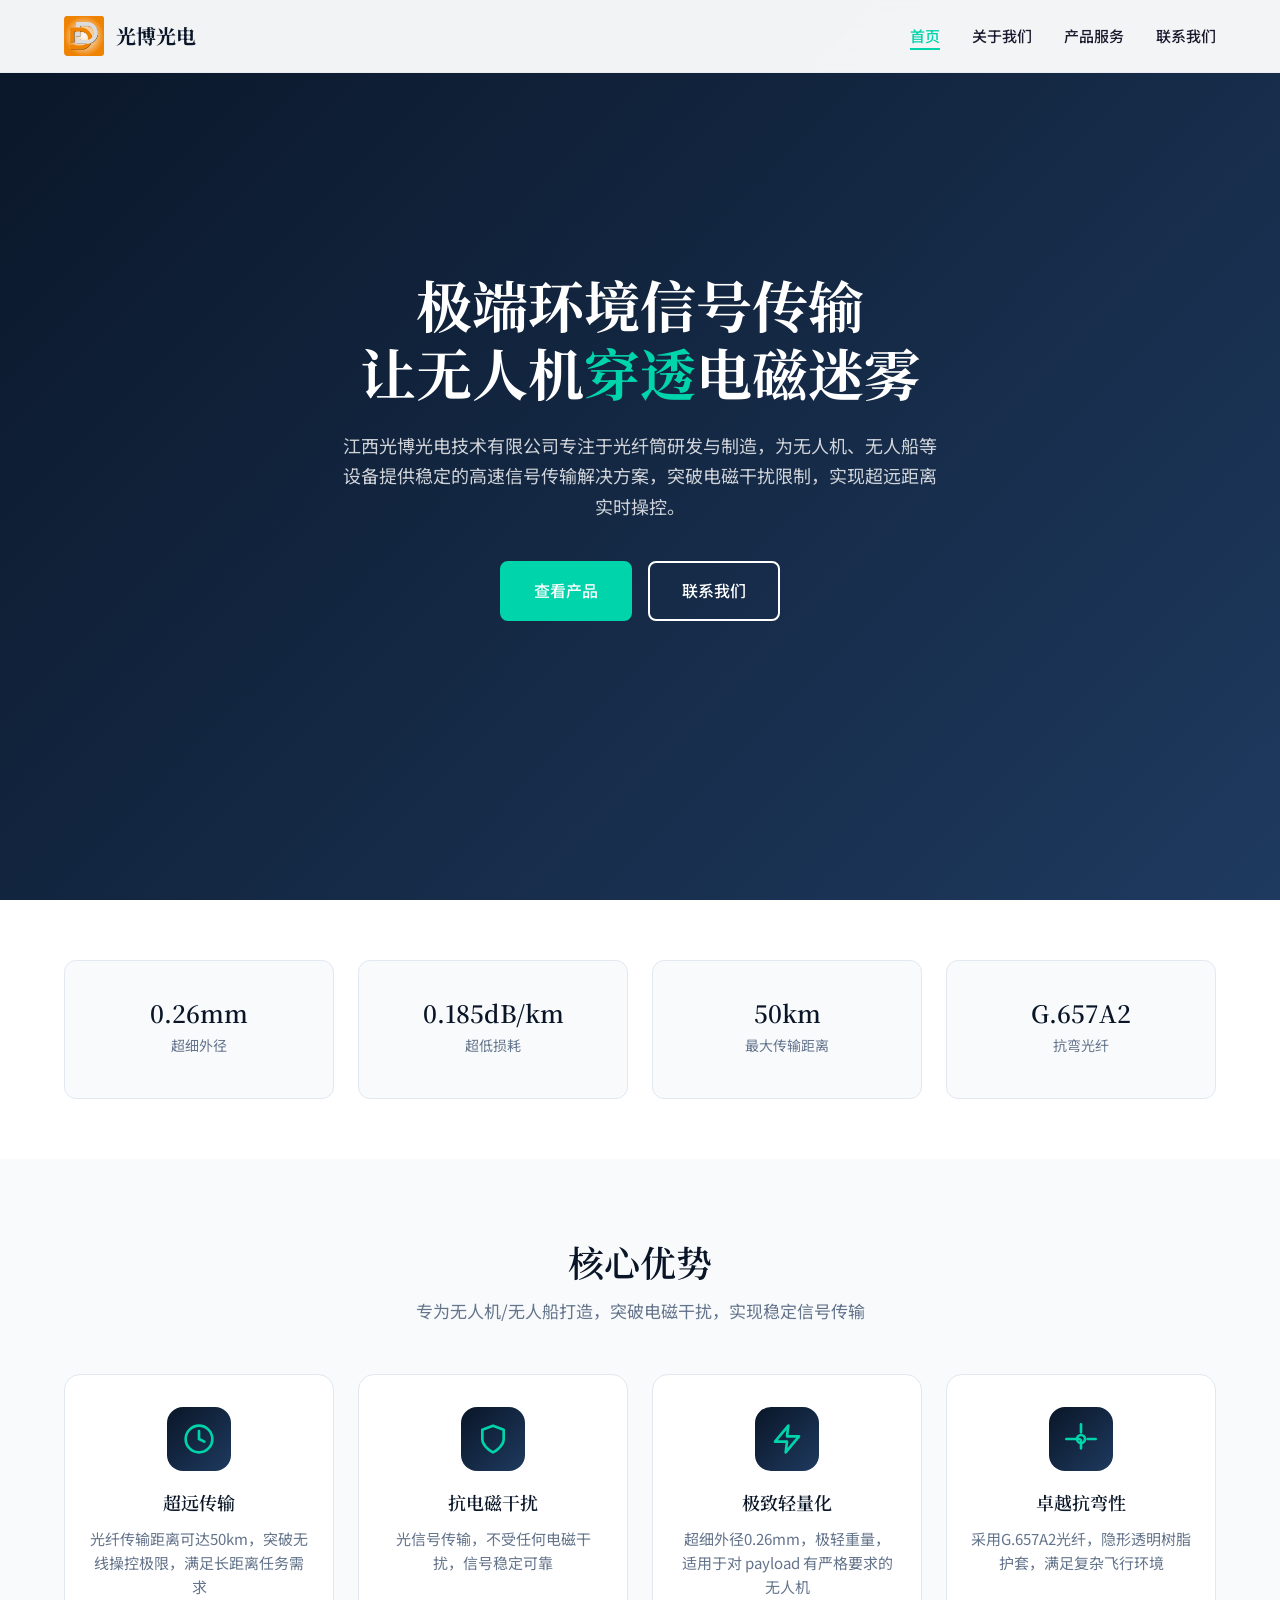
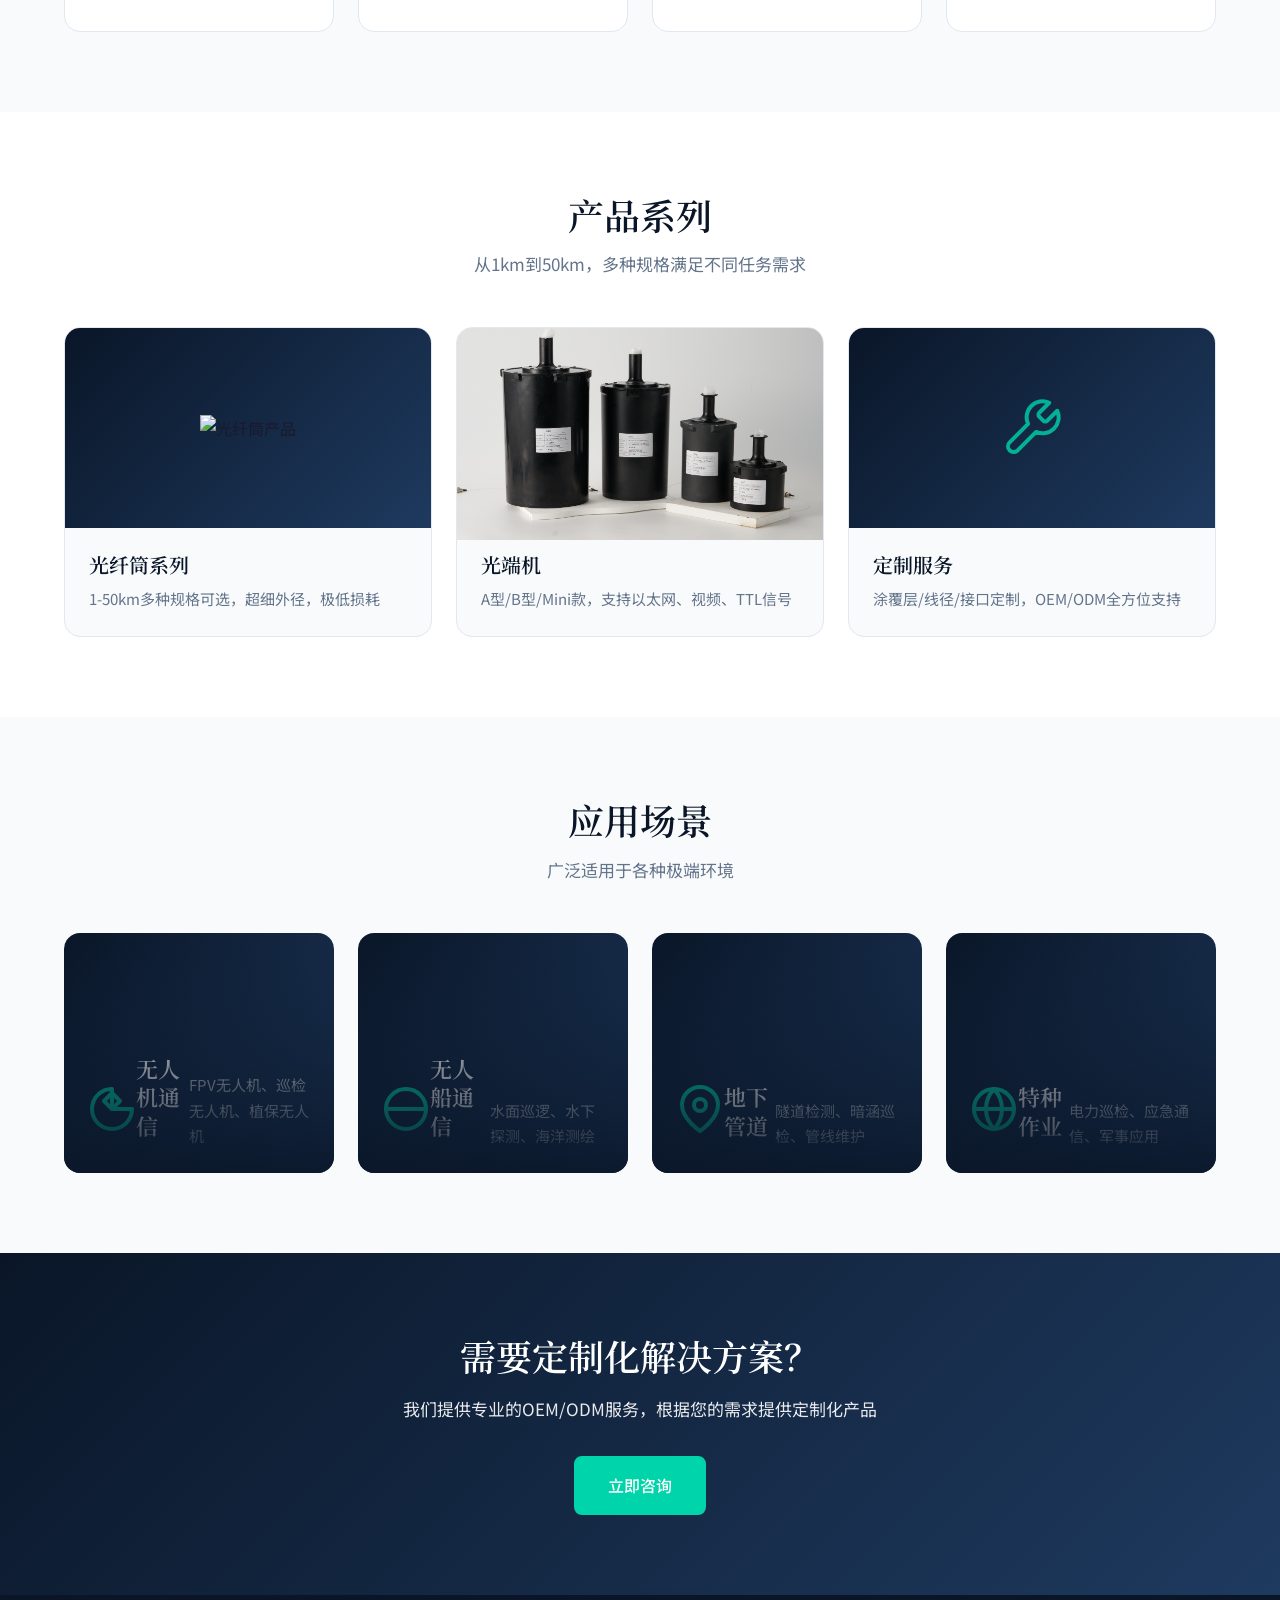
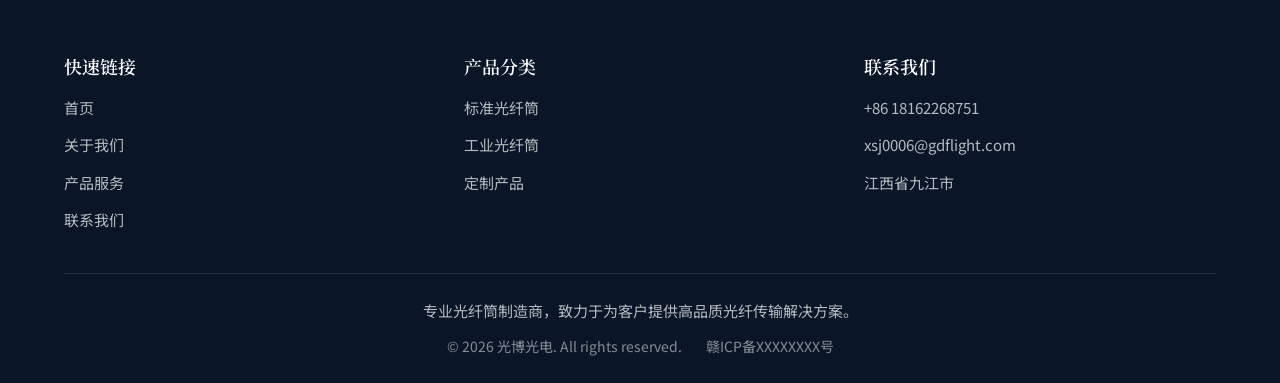
==== index.html @ c202a942 "Initial commit: 初始版本 - 包含首页、关于我们、产品服务、联系我们四个页面" ====
<!DOCTYPE html>
<html lang="zh-CN">
<head>
  <meta charset="UTF-8">
  <meta name="viewport" content="width=device-width, initial-scale=1.0">
  <title>江西光博光电技术有限公司 - 光纤筒专业制造商</title>
  <meta name="description" content="江西光博光电专业生产光纤筒、光纤复绕机，提供光端机定制服务。适用于无人机、无人船等极端电磁环境下的信号传输。">
  <link rel="stylesheet" href="css/styles.css">
  <link rel="preconnect" href="https://fonts.googleapis.com">
  <link rel="preconnect" href="https://fonts.gstatic.com" crossorigin>
  <link href="https://fonts.googleapis.com/css2?family=Noto+Sans+SC:wght@300;400;500;700&family=Noto+Serif+SC:wght@400;600;700&display=swap" rel="stylesheet">
</head>
<body>
  <!-- 导航栏 -->
  <nav class="navbar">
    <div class="container">
      <a href="index.html" class="logo">
        <img src="image/Logo1.png" alt="光博光电" class="logo-img">
        <span class="logo-text">光博光电</span>
      </a>
      <button class="mobile-toggle" aria-label="菜单">
        <span></span>
        <span></span>
        <span></span>
      </button>
      <ul class="nav-menu">
        <li><a href="index.html" class="nav-link active">首页</a></li>
        <li><a href="about.html" class="nav-link">关于我们</a></li>
        <li><a href="products.html" class="nav-link">产品服务</a></li>
        <li><a href="contact.html" class="nav-link">联系我们</a></li>
      </ul>
    </div>
  </nav>

  <!-- 英雄区 -->
  <section class="hero">
    <div class="hero-bg"></div>
    <div class="container">
      <h1 class="hero-title animate-on-scroll">
        极端环境信号传输<br>让无人机<span>穿透</span>电磁迷雾
      </h1>
      <p class="hero-subtitle animate-on-scroll animate-delay-1">
        江西光博光电技术有限公司专注于光纤筒研发与制造，为无人机、无人船等设备提供稳定的高速信号传输解决方案，突破电磁干扰限制，实现超远距离实时操控。
      </p>
      <div class="hero-btns animate-on-scroll animate-delay-2">
        <a href="products.html" class="btn btn-primary">查看产品</a>
        <a href="contact.html" class="btn btn-outline">联系我们</a>
      </div>
    </div>
  </section>

  <!-- 产品参数 -->
  <section class="specs-section">
    <div class="container">
      <div class="specs-grid">
        <div class="spec-card animate-on-scroll">
          <div class="spec-value">0.26mm</div>
          <div class="spec-label">超细外径</div>
        </div>
        <div class="spec-card animate-on-scroll animate-delay-1">
          <div class="spec-value">0.185dB/km</div>
          <div class="spec-label">超低损耗</div>
        </div>
        <div class="spec-card animate-on-scroll animate-delay-2">
          <div class="spec-value">50km</div>
          <div class="spec-label">最大传输距离</div>
        </div>
        <div class="spec-card animate-on-scroll animate-delay-3">
          <div class="spec-value">G.657A2</div>
          <div class="spec-label">抗弯光纤</div>
        </div>
      </div>
    </div>
  </section>

  <!-- 核心优势 -->
  <section class="features">
    <div class="container">
      <div class="section-header">
        <h2 class="section-title">核心优势</h2>
        <p class="section-subtitle">专为无人机/无人船打造，突破电磁干扰，实现稳定信号传输</p>
      </div>
      <div class="features-grid">
        <div class="feature-card animate-on-scroll">
          <div class="feature-icon">
            <svg xmlns="http://www.w3.org/2000/svg" viewBox="0 0 24 24" fill="none" stroke="currentColor" stroke-width="2" stroke-linecap="round" stroke-linejoin="round">
              <circle cx="12" cy="12" r="10"></circle>
              <path d="M12 6v6l4 2"></path>
            </svg>
          </div>
          <h3 class="feature-title">超远传输</h3>
          <p class="feature-desc">光纤传输距离可达50km，突破无线操控极限，满足长距离任务需求</p>
        </div>
        <div class="feature-card animate-on-scroll animate-delay-1">
          <div class="feature-icon">
            <svg xmlns="http://www.w3.org/2000/svg" viewBox="0 0 24 24" fill="none" stroke="currentColor" stroke-width="2" stroke-linecap="round" stroke-linejoin="round">
              <path d="M12 22s8-4 8-10V5l-8-3-8 3v7c0 6 8 10 8 10z"></path>
            </svg>
          </div>
          <h3 class="feature-title">抗电磁干扰</h3>
          <p class="feature-desc">光信号传输，不受任何电磁干扰，信号稳定可靠</p>
        </div>
        <div class="feature-card animate-on-scroll animate-delay-2">
          <div class="feature-icon">
            <svg xmlns="http://www.w3.org/2000/svg" viewBox="0 0 24 24" fill="none" stroke="currentColor" stroke-width="2" stroke-linecap="round" stroke-linejoin="round">
              <path d="M13 2L3 14h9l-1 8 10-12h-9l1-8z"></path>
            </svg>
          </div>
          <h3 class="feature-title">极致轻量化</h3>
          <p class="feature-desc">超细外径0.26mm，极轻重量，适用于对 payload 有严格要求的无人机</p>
        </div>
        <div class="feature-card animate-on-scroll animate-delay-3">
          <div class="feature-icon">
            <svg xmlns="http://www.w3.org/2000/svg" viewBox="0 0 24 24" fill="none" stroke="currentColor" stroke-width="2" stroke-linecap="round" stroke-linejoin="round">
              <circle cx="12" cy="12" r="3"></circle>
              <path d="M12 1v6m0 6v6m11-7h-6m-6 0H1"></path>
            </svg>
          </div>
          <h3 class="feature-title">卓越抗弯性</h3>
          <p class="feature-desc">采用G.657A2光纤，隐形透明树脂护套，满足复杂飞行环境</p>
        </div>
      </div>
    </div>
  </section>

  <!-- 产品系列 -->
  <section class="products-section">
    <div class="container">
      <div class="section-header">
        <h2 class="section-title">产品系列</h2>
        <p class="section-subtitle">从1km到50km，多种规格满足不同任务需求</p>
      </div>
      <div class="product-grid">
        <div class="product-card animate-on-scroll">
          <div class="product-image">
            <img src="image/product_chart1.png" alt="光纤筒产品">
          </div>
          <div class="product-info">
            <h3>光纤筒系列</h3>
            <p>1-50km多种规格可选，超细外径，极低损耗</p>
          </div>
        </div>
        <div class="product-card animate-on-scroll animate-delay-1">
          <div class="product-image">
            <img src="image/product_chart2.jpg" alt="光端机产品">
          </div>
          <div class="product-info">
            <h3>光端机</h3>
            <p>A型/B型/Mini款，支持以太网、视频、TTL信号</p>
          </div>
        </div>
        <div class="product-card animate-on-scroll animate-delay-2">
          <div class="product-image">
            <svg xmlns="http://www.w3.org/2000/svg" viewBox="0 0 24 24" fill="none" stroke="currentColor" stroke-width="1.5" stroke-linecap="round" stroke-linejoin="round">
              <path d="M14.7 6.3a1 1 0 0 0 0 1.4l1.6 1.6a1 1 0 0 0 1.4 0l3.77-3.77a6 6 0 0 1-7.94 7.94l-6.91 6.91a2.12 2.12 0 0 1-3-3l6.91-6.91a6 6 0 0 1 7.94-7.94l-3.76 3.76z"></path>
            </svg>
          </div>
          <div class="product-info">
            <h3>定制服务</h3>
            <p>涂覆层/线径/接口定制，OEM/ODM全方位支持</p>
          </div>
        </div>
      </div>
    </div>
  </section>

  <!-- 应用场景 -->
  <section class="applications-section">
    <div class="container">
      <div class="section-header">
        <h2 class="section-title">应用场景</h2>
        <p class="section-subtitle">广泛适用于各种极端环境</p>
      </div>
      <div class="app-grid">
        <div class="app-item animate-on-scroll">
          <div class="app-icon">
            <svg xmlns="http://www.w3.org/2000/svg" viewBox="0 0 24 24" fill="none" stroke="currentColor" stroke-width="2" stroke-linecap="round" stroke-linejoin="round">
              <path d="M12 2a10 10 0 1 0 10 10H12V2z"></path>
              <path d="M12 12 8 8l4-4 4 4-4 4"></path>
            </svg>
          </div>
          <h3>无人机通信</h3>
          <p>FPV无人机、巡检无人机、植保无人机</p>
        </div>
        <div class="app-item animate-on-scroll animate-delay-1">
          <div class="app-icon">
            <svg xmlns="http://www.w3.org/2000/svg" viewBox="0 0 24 24" fill="none" stroke="currentColor" stroke-width="2" stroke-linecap="round" stroke-linejoin="round">
              <path d="M2 12h20"></path>
              <path d="M2 12a10 10 0 0 1 20 0"></path>
              <path d="M2 12a10 10 0 0 0 20 0"></path>
            </svg>
          </div>
          <h3>无人船通信</h3>
          <p>水面巡逻、水下探测、海洋测绘</p>
        </div>
        <div class="app-item animate-on-scroll animate-delay-2">
          <div class="app-icon">
            <svg xmlns="http://www.w3.org/2000/svg" viewBox="0 0 24 24" fill="none" stroke="currentColor" stroke-width="2" stroke-linecap="round" stroke-linejoin="round">
              <path d="M21 10c0 7-9 13-9 13s-9-6-9-13a9 9 0 0 1 18 0z"></path>
              <circle cx="12" cy="10" r="3"></circle>
            </svg>
          </div>
          <h3>地下管道</h3>
          <p>隧道检测、暗涵巡检、管线维护</p>
        </div>
        <div class="app-item animate-on-scroll animate-delay-3">
          <div class="app-icon">
            <svg xmlns="http://www.w3.org/2000/svg" viewBox="0 0 24 24" fill="none" stroke="currentColor" stroke-width="2" stroke-linecap="round" stroke-linejoin="round">
              <circle cx="12" cy="12" r="10"></circle>
              <path d="M12 2a14.5 14.5 0 0 0 0 20 14.5 14.5 0 0 0 0-20"></path>
              <path d="M2 12h20"></path>
            </svg>
          </div>
          <h3>特种作业</h3>
          <p>电力巡检、应急通信、军事应用</p>
        </div>
      </div>
    </div>
  </section>

  <!-- CTA -->
  <section class="cta">
    <div class="container">
      <h2 class="cta-title">需要定制化解决方案？</h2>
      <p class="cta-text">我们提供专业的OEM/ODM服务，根据您的需求提供定制化产品</p>
      <a href="contact.html" class="btn btn-primary">立即咨询</a>
    </div>
  </section>

  <!-- 页脚 -->
  <footer class="footer">
    <div class="container">
      <div class="footer-content">
        <div class="footer-col">
          <h4 class="footer-title">快速链接</h4>
          <div class="footer-links">
            <a href="index.html">首页</a>
            <a href="about.html">关于我们</a>
            <a href="products.html">产品服务</a>
            <a href="contact.html">联系我们</a>
          </div>
        </div>
        <div class="footer-col">
          <h4 class="footer-title">产品分类</h4>
          <div class="footer-links">
            <a href="products.html">标准光纤筒</a>
            <a href="products.html">工业光纤筒</a>
            <a href="products.html">定制产品</a>
          </div>
        </div>
        <div class="footer-col">
          <h4 class="footer-title">联系我们</h4>
          <div class="footer-links">
            <a href="tel:+8618162268751">+86 18162268751</a>
            <a href="mailto:xsj0006@gdflight.com">xsj0006@gdflight.com</a>
            <span>江西省九江市</span>
          </div>
        </div>
      </div>
      <div class="footer-bottom">
        <div class="footer-desc-full">专业光纤筒制造商，致力于为客户提供高品质光纤传输解决方案。</div>
        <div class="footer-copyright">
          <span>&copy; 2026 光博光电. All rights reserved.</span>
          <span>赣ICP备XXXXXXXX号</span>
        </div>
      </div>
    </div>
  </footer>

  <script src="js/main.js"></script>
</body>
</html>
---- css/styles.css ----
/* 光博光电企业官网 - 全局样式 */
html {
  scroll-behavior: smooth;
}

:root {
  /* 色彩系统 */
  --color-primary: #0A1628;
  --color-secondary: #1E3A5F;
  --color-accent: #00D4AA;
  --color-accent-hover: #00B894;
  --color-bg: #F8FAFC;
  --color-white: #FFFFFF;
  --color-text: #1A1A2E;
  --color-text-secondary: #64748B;
  --color-border: #E2E8F0;
  
  /* 字体 */
  --font-heading: "Noto Ser SC", "Noto Serif SC", serif;
  --font-body: "Noto Sans SC", "Noto Sans SC", sans-serif;
  --font-en: "Outfit", sans-serif;
  
  /* 间距 */
  --spacing-xs: 8px;
  --spacing-sm: 16px;
  --spacing-md: 24px;
  --spacing-lg: 48px;
  --spacing-xl: 80px;
  
  /* 阴影 */
  --shadow-sm: 0 2px 8px rgba(10, 22, 40, 0.06);
  --shadow-md: 0 4px 24px rgba(10, 22, 40, 0.08);
  --shadow-lg: 0 8px 40px rgba(10, 22, 40, 0.12);
  
  /* 过渡 */
  --transition: all 0.3s ease;
}

/* 基础样式 */
* {
  margin: 0;
  padding: 0;
  box-sizing: border-box;
}

body {
  font-family: var(--font-body);
  font-size: 16px;
  line-height: 1.7;
  color: var(--color-text);
  background: var(--color-bg);
  -webkit-font-smoothing: antialiased;
  -moz-osx-font-smoothing: grayscale;
}

h1, h2, h3, h4, h5, h6 {
  font-family: var(--font-heading);
  font-weight: 600;
  line-height: 1.3;
}

a {
  text-decoration: none;
  color: inherit;
  transition: var(--transition);
}

ul {
  list-style: none;
}

img {
  max-width: 100%;
  height: auto;
}

/* 容器 */
.container {
  max-width: 1200px;
  margin: 0 auto;
  padding: 0 24px;
}

/* 导航栏 */
.navbar {
  position: fixed;
  top: 0;
  left: 0;
  right: 0;
  z-index: 1000;
  background: rgba(255, 255, 255, 0.95);
  backdrop-filter: blur(12px);
  -webkit-backdrop-filter: blur(12px);
  border-bottom: 1px solid rgba(226, 232, 240, 0.5);
  transition: var(--transition);
}

.navbar.scrolled {
  background: rgba(255, 255, 255, 0.98);
  box-shadow: var(--shadow-sm);
}

.navbar .container {
  display: flex;
  align-items: center;
  justify-content: space-between;
  height: 72px;
}

.logo {
  display: flex;
  align-items: center;
  gap: 12px;
}

.logo-img {
  width: 40px;
  height: 40px;
  object-fit: contain;
}

.logo-text {
  font-family: var(--font-heading);
  font-size: 1.25rem;
  font-weight: 700;
  color: var(--color-primary);
}

.nav-menu {
  display: flex;
  align-items: center;
  gap: 32px;
}

.nav-link {
  font-size: 0.9375rem;
  font-weight: 500;
  color: var(--color-text);
  position: relative;
  transition: var(--transition);
}

.nav-link::after {
  content: '';
  position: absolute;
  bottom: -4px;
  left: 0;
  width: 0;
  height: 2px;
  background: var(--color-accent);
  transition: var(--transition);
}

.nav-link:hover,
.nav-link.active {
  color: var(--color-accent);
}

.nav-link.active::after {
  width: 100%;
}

.mobile-toggle {
  display: none;
  flex-direction: column;
  gap: 5px;
  padding: 8px;
  background: none;
  border: none;
  cursor: pointer;
}

.mobile-toggle span {
  display: block;
  width: 24px;
  height: 2px;
  background: var(--color-text);
  transition: var(--transition);
}

/* 英雄区 */
.hero {
  position: relative;
  min-height: 100vh;
  display: flex;
  align-items: center;
  justify-content: center;
  background: linear-gradient(135deg, var(--color-primary) 0%, var(--color-secondary) 100%);
  overflow: hidden;
  padding-top: 72px;
}

.hero-bg {
  position: absolute;
  top: 0;
  left: 0;
  width: 100%;
  height: 100%;
  background-image: url("data:image/svg+xml,%3Csvg xmlns='http://www.w3.org/2000/svg' viewBox='0 0 100 100'%3E%3Ccircle cx='50' cy='50' r='1' fill='rgba(0,212,170,0.1)'/%3E%3C/svg%3E");
  background-size: 50px 50px;
  opacity: 0.5;
}

.hero .container {
  position: relative;
  z-index: 1;
  text-align: center;
}

.hero-title {
  font-family: var(--font-heading);
  font-size: 3.5rem;
  font-weight: 700;
  color: var(--color-white);
  margin-bottom: 24px;
  line-height: 1.2;
}

.hero-title span {
  color: var(--color-accent);
}

.hero-subtitle {
  font-size: 1.125rem;
  color: rgba(255, 255, 255, 0.8);
  margin-bottom: 40px;
  max-width: 600px;
  margin-left: auto;
  margin-right: auto;
}

.hero-btns {
  display: flex;
  gap: 16px;
  justify-content: center;
}

/* 按钮 */
.btn {
  display: inline-block;
  padding: 14px 32px;
  font-size: 1rem;
  font-weight: 500;
  border-radius: 8px;
  cursor: pointer;
  transition: var(--transition);
  font-family: var(--font-body);
}

.btn-primary {
  background: var(--color-accent);
  color: var(--color-white);
  border: 2px solid var(--color-accent);
}

.btn-primary:hover {
  background: var(--color-accent-hover);
  border-color: var(--color-accent-hover);
}

.btn-outline {
  background: transparent;
  color: var(--color-white);
  border: 2px solid var(--color-white);
}

.btn-outline:hover {
  background: var(--color-white);
  color: var(--color-primary);
}

/* Section 通用样式 */
section {
  padding: 80px 0;
}

.page-header {
  padding: 120px 0 80px;
  background: linear-gradient(135deg, var(--color-primary) 0%, var(--color-secondary) 100%);
  text-align: center;
}

.page-title {
  font-family: var(--font-heading);
  font-size: 2.75rem;
  font-weight: 700;
  color: var(--color-white);
  margin-bottom: 12px;
}

.page-subtitle {
  font-size: 1.0625rem;
  color: rgba(255, 255, 255, 0.8);
}

.section-header {
  text-align: center;
  margin-bottom: 48px;
}

.section-title {
  font-family: var(--font-heading);
  font-size: 2.25rem;
  color: var(--color-primary);
  margin-bottom: 12px;
}

.section-subtitle {
  font-size: 1.0625rem;
  color: var(--color-text-secondary);
}

/* 产品参数区 */
.specs-section {
  background: var(--color-white);
  padding: 60px 0;
}

.specs-grid {
  display: grid;
  grid-template-columns: repeat(4, 1fr);
  gap: 24px;
}

.spec-card {
  background: var(--color-bg);
  padding: 32px 24px;
  border-radius: 12px;
  text-align: center;
  border: 1px solid var(--color-border);
}

.spec-icon {
  width: 48px;
  height: 48px;
  margin: 0 auto 16px;
  background: linear-gradient(135deg, var(--color-accent), var(--color-accent-hover));
  border-radius: 12px;
  display: flex;
  align-items: center;
  justify-content: center;
}

.spec-icon svg {
  width: 24px;
  height: 24px;
  stroke: var(--color-white);
}

.spec-label {
  display: block;
  font-size: 0.875rem;
  color: var(--color-text-secondary);
  margin-bottom: 8px;
}

.spec-value {
  display: block;
  font-family: var(--font-heading);
  font-size: 1.5rem;
  color: var(--color-primary);
  font-weight: 600;
}

/* 核心优势 */
.features {
  background: var(--color-bg);
  padding: 80px 0;
}

.features .container {
  max-width: 1200px;
  margin: 0 auto;
  padding: 0 24px;
}

.features-section {
  background: var(--color-bg);
}

.features-grid {
  display: grid;
  grid-template-columns: repeat(4, 1fr);
  gap: 24px;
}

.feature-card {
  background: var(--color-white);
  padding: 32px 24px;
  border-radius: 16px;
  text-align: center;
  border: 1px solid var(--color-border);
  transition: var(--transition);
}

.feature-card:hover {
  transform: translateY(-4px);
  box-shadow: var(--shadow-md);
}

.feature-icon {
  width: 64px;
  height: 64px;
  margin: 0 auto 20px;
  background: linear-gradient(135deg, var(--color-primary), var(--color-secondary));
  border-radius: 16px;
  display: flex;
  align-items: center;
  justify-content: center;
}

.feature-icon svg {
  width: 32px;
  height: 32px;
  stroke: var(--color-accent);
}

.feature-title {
  font-family: var(--font-heading);
  font-size: 1.125rem;
  color: var(--color-primary);
  margin-bottom: 12px;
}

.feature-desc {
  font-size: 0.9375rem;
  color: var(--color-text-secondary);
  line-height: 1.6;
}

/* 产品系列 */
.products-section {
  background: var(--color-white);
  padding: 80px 0;
}

.products-section .container {
  max-width: 1200px;
  margin: 0 auto;
  padding: 0 24px;
}

.product-grid {
  display: grid;
  grid-template-columns: repeat(3, 1fr);
  gap: 24px;
}

.product-card {
  background: var(--color-bg);
  border-radius: 16px;
  overflow: hidden;
  border: 1px solid var(--color-border);
  transition: var(--transition);
}

.product-card:hover {
  box-shadow: var(--shadow-md);
  transform: translateY(-4px);
}

/* 产品过滤 */
.products-filter {
  background: var(--color-white);
  padding: 24px 0;
  border-bottom: 1px solid var(--color-border);
}

.filter-buttons {
  display: flex;
  gap: 12px;
  justify-content: center;
  flex-wrap: wrap;
}

.filter-btn {
  padding: 10px 24px;
  font-size: 0.9375rem;
  font-weight: 500;
  color: var(--color-text);
  background: var(--color-bg);
  border: 2px solid var(--color-border);
  border-radius: 8px;
  cursor: pointer;
  transition: var(--transition);
}

.filter-btn:hover,
.filter-btn.active {
  color: var(--color-white);
  background: var(--color-accent);
  border-color: var(--color-accent);
}

/* 产品内容 */
.products-content {
  background: var(--color-white);
  padding: 60px 0;
}

.product-category {
  margin-bottom: 60px;
}

.category-title {
  font-family: var(--font-heading);
  font-size: 1.75rem;
  color: var(--color-primary);
  margin-bottom: 8px;
}

.category-desc {
  font-size: 1rem;
  color: var(--color-text-secondary);
  margin-bottom: 32px;
}

/* 规格表格 */
.spec-table-wrapper {
  overflow-x: auto;
  margin-bottom: 32px;
}

.spec-table {
  width: 100%;
  border-collapse: collapse;
  background: var(--color-bg);
  border-radius: 12px;
  overflow: hidden;
}

.spec-table th,
.spec-table td {
  padding: 16px 20px;
  text-align: left;
  border-bottom: 1px solid var(--color-border);
}

.spec-table th {
  font-weight: 600;
  color: var(--color-primary);
  background: var(--color-white);
}

.spec-table td {
  color: var(--color-text);
}

.spec-table tr:last-child td {
  border-bottom: none;
}

.spec-table tr:hover td {
  background: rgba(0, 212, 170, 0.05);
}

/* 产品特性 */
.product-features {
  display: flex;
  gap: 24px;
  flex-wrap: wrap;
}

.feature-item {
  display: flex;
  flex-direction: column;
  gap: 4px;
  padding: 16px 24px;
  background: var(--color-bg);
  border-radius: 8px;
}

.feature-label {
  font-size: 0.8125rem;
  color: var(--color-text-secondary);
}

.feature-value {
  font-size: 0.9375rem;
  font-weight: 600;
  color: var(--color-primary);
}

/* 光端机 */
.terminal-grid {
  display: grid;
  grid-template-columns: repeat(3, 1fr);
  gap: 24px;
}

.terminal-card {
  background: var(--color-bg);
  border-radius: 16px;
  padding: 32px;
  text-align: center;
  border: 1px solid var(--color-border);
  transition: var(--transition);
}

.terminal-card:hover {
  transform: translateY(-4px);
  box-shadow: var(--shadow-md);
}

.terminal-image {
  width: 120px;
  height: 120px;
  margin: 0 auto 24px;
  background: linear-gradient(135deg, var(--color-primary), var(--color-secondary));
  border-radius: 16px;
  display: flex;
  align-items: center;
  justify-content: center;
}

.terminal-image svg {
  width: 48px;
  height: 48px;
  stroke: var(--color-accent);
}

.terminal-card h3 {
  font-family: var(--font-heading);
  font-size: 1.25rem;
  color: var(--color-primary);
  margin-bottom: 16px;
}

.terminal-specs {
  list-style: none;
  text-align: left;
}

.terminal-specs li {
  font-size: 0.9375rem;
  color: var(--color-text-secondary);
  padding: 8px 0;
  border-bottom: 1px solid var(--color-border);
  padding-left: 20px;
  position: relative;
}

.terminal-specs li::before {
  content: '';
  position: absolute;
  left: 0;
  top: 50%;
  transform: translateY(-50%);
  width: 8px;
  height: 8px;
  background: var(--color-accent);
  border-radius: 50%;
}

.terminal-specs li:last-child {
  border-bottom: none;
}

/* 定制服务 */
.custom-services {
  display: grid;
  grid-template-columns: repeat(3, 1fr);
  gap: 24px;
}

.custom-card {
  background: var(--color-bg);
  border-radius: 16px;
  padding: 32px;
  border: 1px solid var(--color-border);
}

.custom-card h3 {
  font-family: var(--font-heading);
  font-size: 1.25rem;
  color: var(--color-primary);
  margin-bottom: 24px;
}

.custom-options {
  display: flex;
  flex-direction: column;
  gap: 16px;
}

.option-item {
  display: flex;
  flex-direction: column;
  gap: 4px;
}

.option-name {
  font-weight: 600;
  color: var(--color-primary);
}

.option-desc {
  font-size: 0.875rem;
  color: var(--color-text-secondary);
}

.odm-service {
  background: linear-gradient(135deg, var(--color-primary), var(--color-secondary));
  border-radius: 16px;
  padding: 40px;
  color: var(--color-white);
  margin-top: 40px;
}

.odm-service h3 {
  font-family: var(--font-heading);
  font-size: 1.5rem;
  margin-bottom: 16px;
}

.odm-service p {
  margin-bottom: 16px;
  opacity: 0.9;
}

.odm-service ul {
  list-style: none;
}

.odm-service li {
  padding: 8px 0;
  padding-left: 24px;
  position: relative;
}

.odm-service li::before {
  content: '';
  position: absolute;
  left: 0;
  top: 50%;
  transform: translateY(-50%);
  width: 8px;
  height: 8px;
  background: var(--color-accent);
  border-radius: 50%;
}

/* 关于我们页面 */
.about-intro {
  background: var(--color-white);
  padding: 60px 0;
}

.intro-content h2 {
  font-family: var(--font-heading);
  font-size: 2rem;
  color: var(--color-primary);
  margin-bottom: 16px;
}

.intro-lead {
  font-size: 1.125rem;
  color: var(--color-text);
  margin-bottom: 24px;
}

.intro-details p {
  color: var(--color-text-secondary);
  margin-bottom: 16px;
}

.intro-stats {
  display: grid;
  grid-template-columns: repeat(4, 1fr);
  gap: 24px;
  margin-top: 40px;
}

.stat-item {
  text-align: center;
  padding: 24px;
  background: var(--color-bg);
  border-radius: 12px;
}

.stat-value {
  display: block;
  font-family: var(--font-heading);
  font-size: 2rem;
  font-weight: 700;
  color: var(--color-accent);
  margin-bottom: 8px;
}

.stat-label {
  font-size: 0.875rem;
  color: var(--color-text-secondary);
}

/* 发展历程 */
.timeline {
  background: var(--color-bg);
  padding: 60px 0;
}

.timeline-wrapper {
  position: relative;
  max-width: 600px;
  margin: 0 auto;
}

.timeline-item {
  position: relative;
  padding-left: 40px;
  padding-bottom: 40px;
}

.timeline-dot {
  position: absolute;
  left: 0;
  top: 0;
  width: 16px;
  height: 16px;
  background: var(--color-accent);
  border-radius: 50%;
  z-index: 1;
}

.timeline-wrapper::before {
  content: '';
  position: absolute;
  left: 7px;
  top: 0;
  bottom: 0;
  width: 2px;
  background: var(--color-border);
}

.timeline-date {
  font-size: 0.875rem;
  color: var(--color-accent);
  font-weight: 600;
}

.timeline-content h3 {
  font-family: var(--font-heading);
  font-size: 1.25rem;
  color: var(--color-primary);
  margin: 8px 0;
}

.timeline-content p {
  color: var(--color-text-secondary);
}

/* 企业愿景 */
.vision {
  background: var(--color-white);
  padding: 60px 0;
}

.vision-content h2 {
  font-family: var(--font-heading);
  font-size: 2rem;
  color: var(--color-primary);
  margin-bottom: 16px;
}

.vision-content > p {
  font-size: 1.125rem;
  color: var(--color-text-secondary);
  margin-bottom: 32px;
}

.vision-values {
  display: grid;
  grid-template-columns: repeat(3, 1fr);
  gap: 24px;
}

.value-item {
  text-align: center;
}

.value-icon {
  display: inline-block;
  font-size: 1rem;
  font-weight: 700;
  color: var(--color-primary);
  margin-bottom: 8px;
}

.value-item p {
  color: var(--color-text-secondary);
  font-size: 0.9375rem;
}

/* 联系页面 */
.contact-section {
  padding: 60px 0;
  background: var(--color-bg);
}

.contact-grid {
  display: grid;
  grid-template-columns: repeat(3, 1fr);
  gap: 24px;
  margin-bottom: 48px;
}

.contact-card {
  background: var(--color-white);
  padding: 32px;
  border-radius: 16px;
  text-align: center;
  box-shadow: var(--shadow-sm);
  transition: var(--transition);
}

.contact-card:hover {
  transform: translateY(-4px);
  box-shadow: var(--shadow-md);
}

.contact-icon {
  width: 60px;
  height: 60px;
  margin: 0 auto 16px;
  background: linear-gradient(135deg, var(--color-accent), var(--color-accent-hover));
  border-radius: 12px;
  display: flex;
  align-items: center;
  justify-content: center;
}

.contact-icon svg {
  width: 28px;
  height: 28px;
  stroke: var(--color-primary);
}

.contact-label {
  font-size: 0.875rem;
  color: var(--color-text-secondary);
  margin-bottom: 6px;
}

.contact-value {
  font-size: 1.0625rem;
  font-weight: 600;
  color: var(--color-primary);
}

.contact-value a:hover {
  color: var(--color-accent);
}

/* 表单区域 */
.form-section {
  padding: 60px 0;
  background: var(--color-white);
}

.form-content {
  display: grid;
  grid-template-columns: 1fr 1.2fr;
  gap: 48px;
}

.form-info h2 {
  font-family: var(--font-heading);
  font-size: 2rem;
  font-weight: 700;
  color: var(--color-primary);
  margin-bottom: 24px;
}

.form-info p {
  font-size: 1rem;
  color: var(--color-text-secondary);
  line-height: 1.8;
  margin-bottom: 24px;
}

.form-info ul {
  list-style: none;
}

.form-info li {
  display: flex;
  align-items: flex-start;
  gap: 10px;
  font-size: 0.9375rem;
  color: var(--color-text-secondary);
  margin-bottom: 16px;
}

.form-info li svg {
  width: 20px;
  height: 20px;
  stroke: var(--color-accent);
  flex-shrink: 0;
  margin-top: 2px;
}

.contact-form {
  background: var(--color-bg);
  padding: 32px;
  border-radius: 16px;
}

.form-group {
  margin-bottom: 20px;
}

.form-label {
  display: block;
  font-size: 0.9375rem;
  font-weight: 600;
  color: var(--color-primary);
  margin-bottom: 8px;
}

.form-label span {
  color: #e53e3e;
}

.form-input,
.form-textarea {
  width: 100%;
  padding: 14px 16px;
  font-size: 1rem;
  color: var(--color-text);
  background: var(--color-white);
  border: 2px solid var(--color-border);
  border-radius: 8px;
  transition: var(--transition);
  font-family: var(--font-body);
}

.form-input:focus,
.form-textarea:focus {
  outline: none;
  border-color: var(--color-accent);
}

.form-textarea {
  min-height: 140px;
  resize: vertical;
}

.form-submit {
  width: 100%;
  padding: 16px;
  font-size: 1rem;
  font-weight: 600;
  background: var(--color-accent);
  color: var(--color-primary);
  border: none;
  border-radius: 8px;
  cursor: pointer;
  transition: var(--transition);
}

.form-submit:hover {
  background: var(--color-accent-hover);
}

/* 地图区域 */
.map-section {
  padding: 60px 0;
  background: var(--color-bg);
  text-align: center;
}

.map-placeholder {
  height: 360px;
  background: linear-gradient(135deg, var(--color-primary), var(--color-secondary));
  border-radius: 16px;
  display: flex;
  align-items: center;
  justify-content: center;
  position: relative;
  overflow: hidden;
}

.map-placeholder svg {
  width: 80px;
  height: 80px;
  stroke: var(--color-accent);
  opacity: 0.7;
  position: relative;
  z-index: 1;
}

.map-text {
  position: relative;
  z-index: 1;
  text-align: center;
}

.map-text p {
  font-size: 1rem;
  color: rgba(255, 255, 255, 0.9);
  margin-top: 12px;
}

.product-image {
  height: 200px;
  background: linear-gradient(135deg, var(--color-primary), var(--color-secondary));
  display: flex;
  align-items: center;
  justify-content: center;
}

.product-image svg {
  width: 64px;
  height: 64px;
  stroke: var(--color-accent);
  opacity: 0.8;
}

.product-info {
  padding: 24px;
}

.product-info h3 {
  font-family: var(--font-heading);
  font-size: 1.25rem;
  color: var(--color-primary);
  margin-bottom: 8px;
}

.product-info p {
  font-size: 0.9375rem;
  color: var(--color-text-secondary);
}

/* 应用场景 */
.applications-section {
  background: var(--color-bg);
  padding: 80px 0;
}

.applications-section .container {
  max-width: 1200px;
  margin: 0 auto;
  padding: 0 24px;
}

.app-grid {
  display: grid;
  grid-template-columns: repeat(4, 1fr);
  gap: 24px;
}

.app-item {
  position: relative;
  height: 240px;
  border-radius: 16px;
  overflow: hidden;
  display: flex;
  align-items: flex-end;
  padding: 24px;
  background: linear-gradient(135deg, var(--color-primary), var(--color-secondary));
  transition: var(--transition);
}

.app-item::before {
  content: '';
  position: absolute;
  top: 0;
  left: 0;
  right: 0;
  bottom: 0;
  background: linear-gradient(to top, rgba(10, 22, 40, 0.9), transparent);
}

.app-item .app-content {
  position: relative;
  z-index: 1;
}

.app-item h3 {
  font-family: var(--font-heading);
  font-size: 1.375rem;
  color: var(--color-white);
  margin-bottom: 8px;
}

.app-item p {
  font-size: 0.9375rem;
  color: rgba(255, 255, 255, 0.7);
}

.app-icon {
  width: 48px;
  height: 48px;
  margin-bottom: 16px;
}

.app-icon svg {
  width: 48px;
  height: 48px;
  stroke: var(--color-accent);
}

/* CTA 区 */
.cta {
  background: linear-gradient(135deg, var(--color-primary), var(--color-secondary));
  color: var(--color-white);
  text-align: center;
}

.cta h2 {
  font-family: var(--font-heading);
  font-size: 2.25rem;
  margin-bottom: 16px;
}

.cta p {
  font-size: 1.0625rem;
  opacity: 0.9;
  margin-bottom: 32px;
}

/* 页脚标题 */
.footer-title {
  font-family: var(--font-heading);
  font-size: 1.125rem;
  margin-bottom: 16px;
  color: var(--color-white);
}

.cta-title {
  font-family: var(--font-heading);
  font-size: 2.25rem;
  margin-bottom: 16px;
  color: var(--color-white);
}

.cta .btn-outline {
  border-color: var(--color-white);
  color: var(--color-white);
}

.cta .btn-outline:hover {
  background: var(--color-white);
  color: var(--color-primary);
}

/* 页脚 */
.footer {
  background: var(--color-primary);
  color: var(--color-white);
  padding: 60px 0 0;
}

.footer-content {
  display: grid;
  grid-template-columns: repeat(3, 1fr);
  gap: 48px;
  margin-bottom: 40px;
}

.footer-col h4 {
  font-family: var(--font-heading);
  font-size: 1.125rem;
  margin-bottom: 16px;
}

.footer-col .footer-links {
  display: flex;
  flex-direction: column;
  gap: 12px;
}

.footer-col .footer-links a,
.footer-col .footer-links span {
  font-size: 0.9375rem;
  color: rgba(255, 255, 255, 0.7);
}

.footer-col .footer-links a:hover {
  color: var(--color-accent);
}

.footer-bottom {
  border-top: 1px solid rgba(255, 255, 255, 0.1);
  padding: 24px 0;
  text-align: center;
}

.footer-desc-full {
  font-size: 0.9375rem;
  color: rgba(255, 255, 255, 0.7);
  margin-bottom: 12px;
}

.footer-copyright {
  display: flex;
  justify-content: center;
  gap: 24px;
}

.footer-copyright span {
  font-size: 0.875rem;
  color: rgba(255, 255, 255, 0.5);
}

/* 动画 */
.animate-on-scroll {
  opacity: 1;
  transform: translateY(0);
  transition: opacity 0.6s ease, transform 0.6s ease;
}

.animate-on-scroll.animated {
  opacity: 1;
  transform: translateY(0);
}

.animate-delay-1 { transition-delay: 0.1s; }
.animate-delay-2 { transition-delay: 0.2s; }
.animate-delay-3 { transition-delay: 0.3s; }
.animate-delay-4 { transition-delay: 0.4s; }

/* 响应式 */
@media (max-width: 1024px) {
  .specs-grid,
  .features-grid {
    grid-template-columns: repeat(2, 1fr);
  }
  
  .product-grid,
  .app-grid {
    grid-template-columns: repeat(2, 1fr);
  }
  
  .footer-content {
    grid-template-columns: repeat(2, 1fr);
  }
}

@media (max-width: 768px) {
  .hero-title {
    font-size: 2.5rem;
  }
  
  .mobile-toggle {
    display: flex;
  }
  
  .nav-menu {
    display: none;
    position: absolute;
    top: 72px;
    left: 0;
    right: 0;
    background: var(--color-white);
    flex-direction: column;
    padding: 24px;
    gap: 16px;
    border-bottom: 1px solid var(--color-border);
  }
  
  .nav-menu.active {
    display: flex;
  }
  
  .specs-grid,
  .features-grid,
  .product-grid,
  .app-grid,
  .footer-content {
    grid-template-columns: 1fr;
  }
  
  .hero-btns {
    flex-direction: column;
    align-items: center;
  }
  
  .footer-copyright {
    flex-direction: column;
    gap: 8px;
  }
}
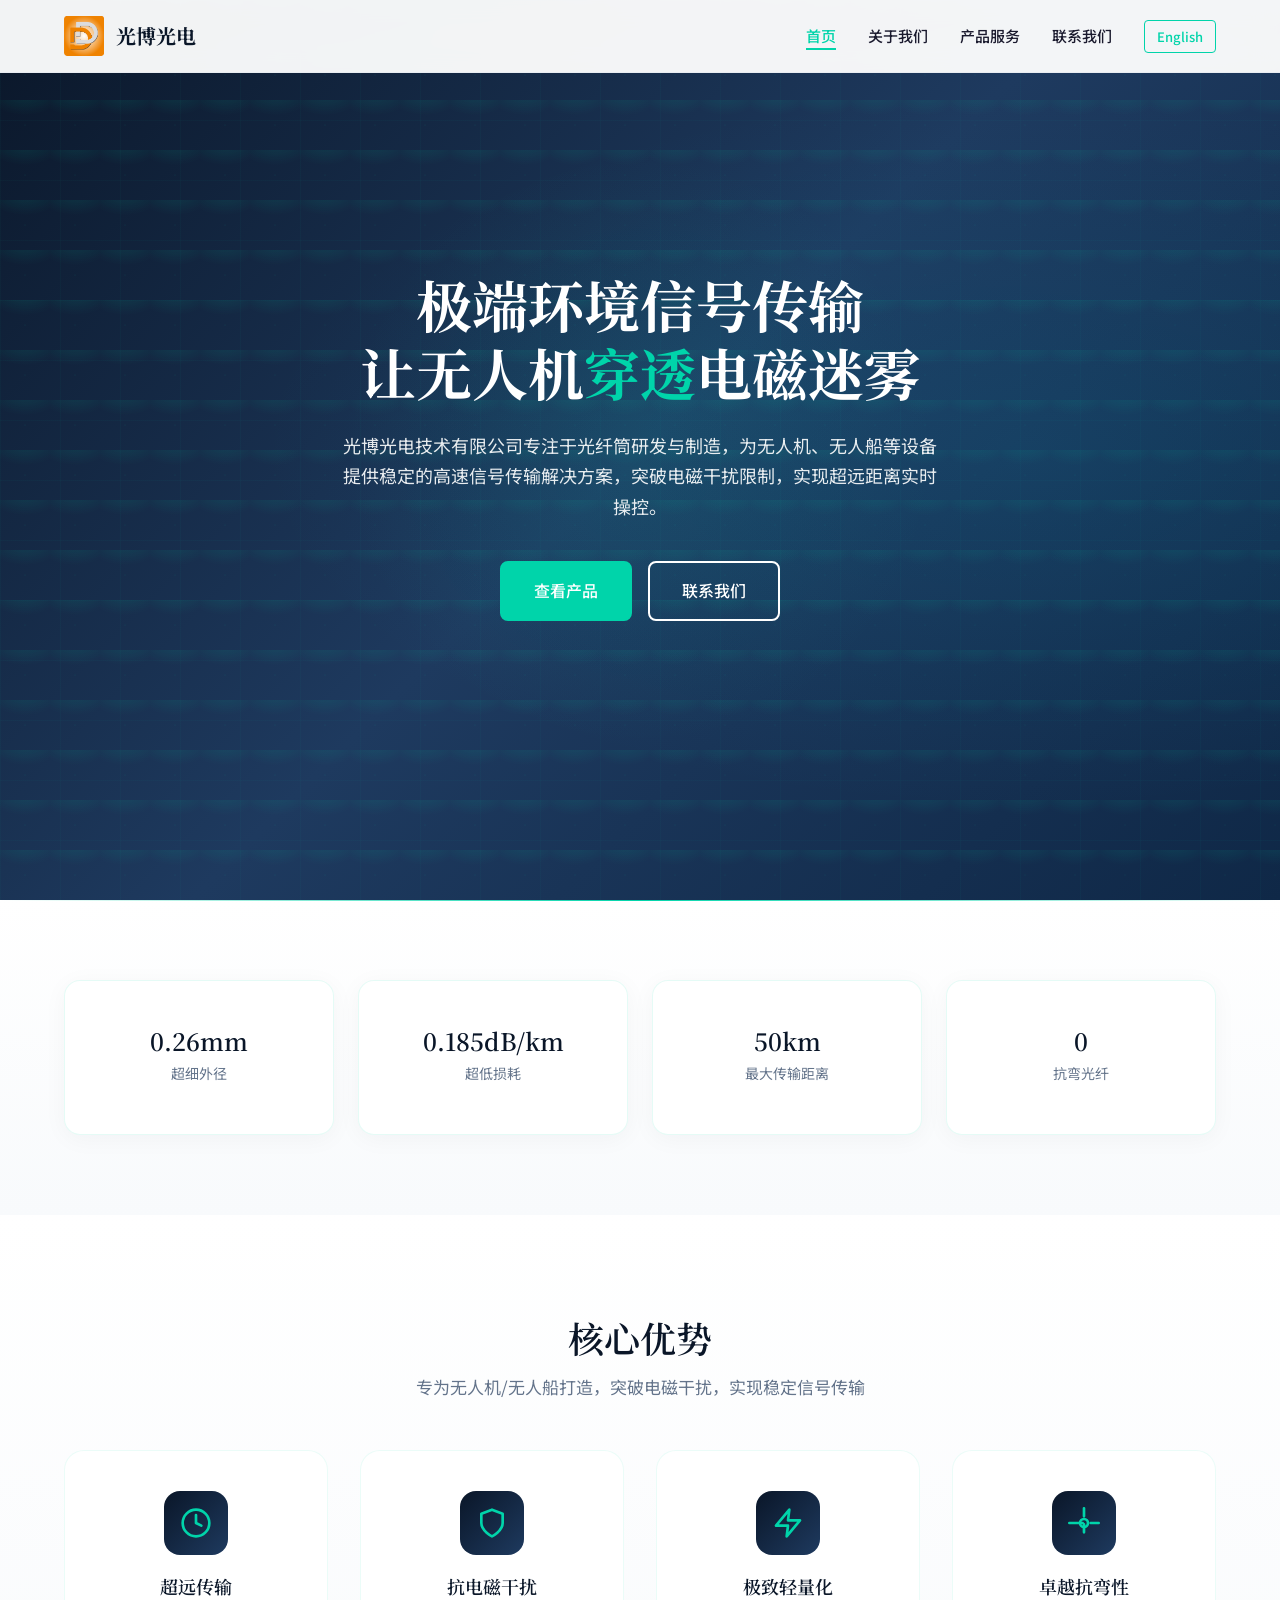
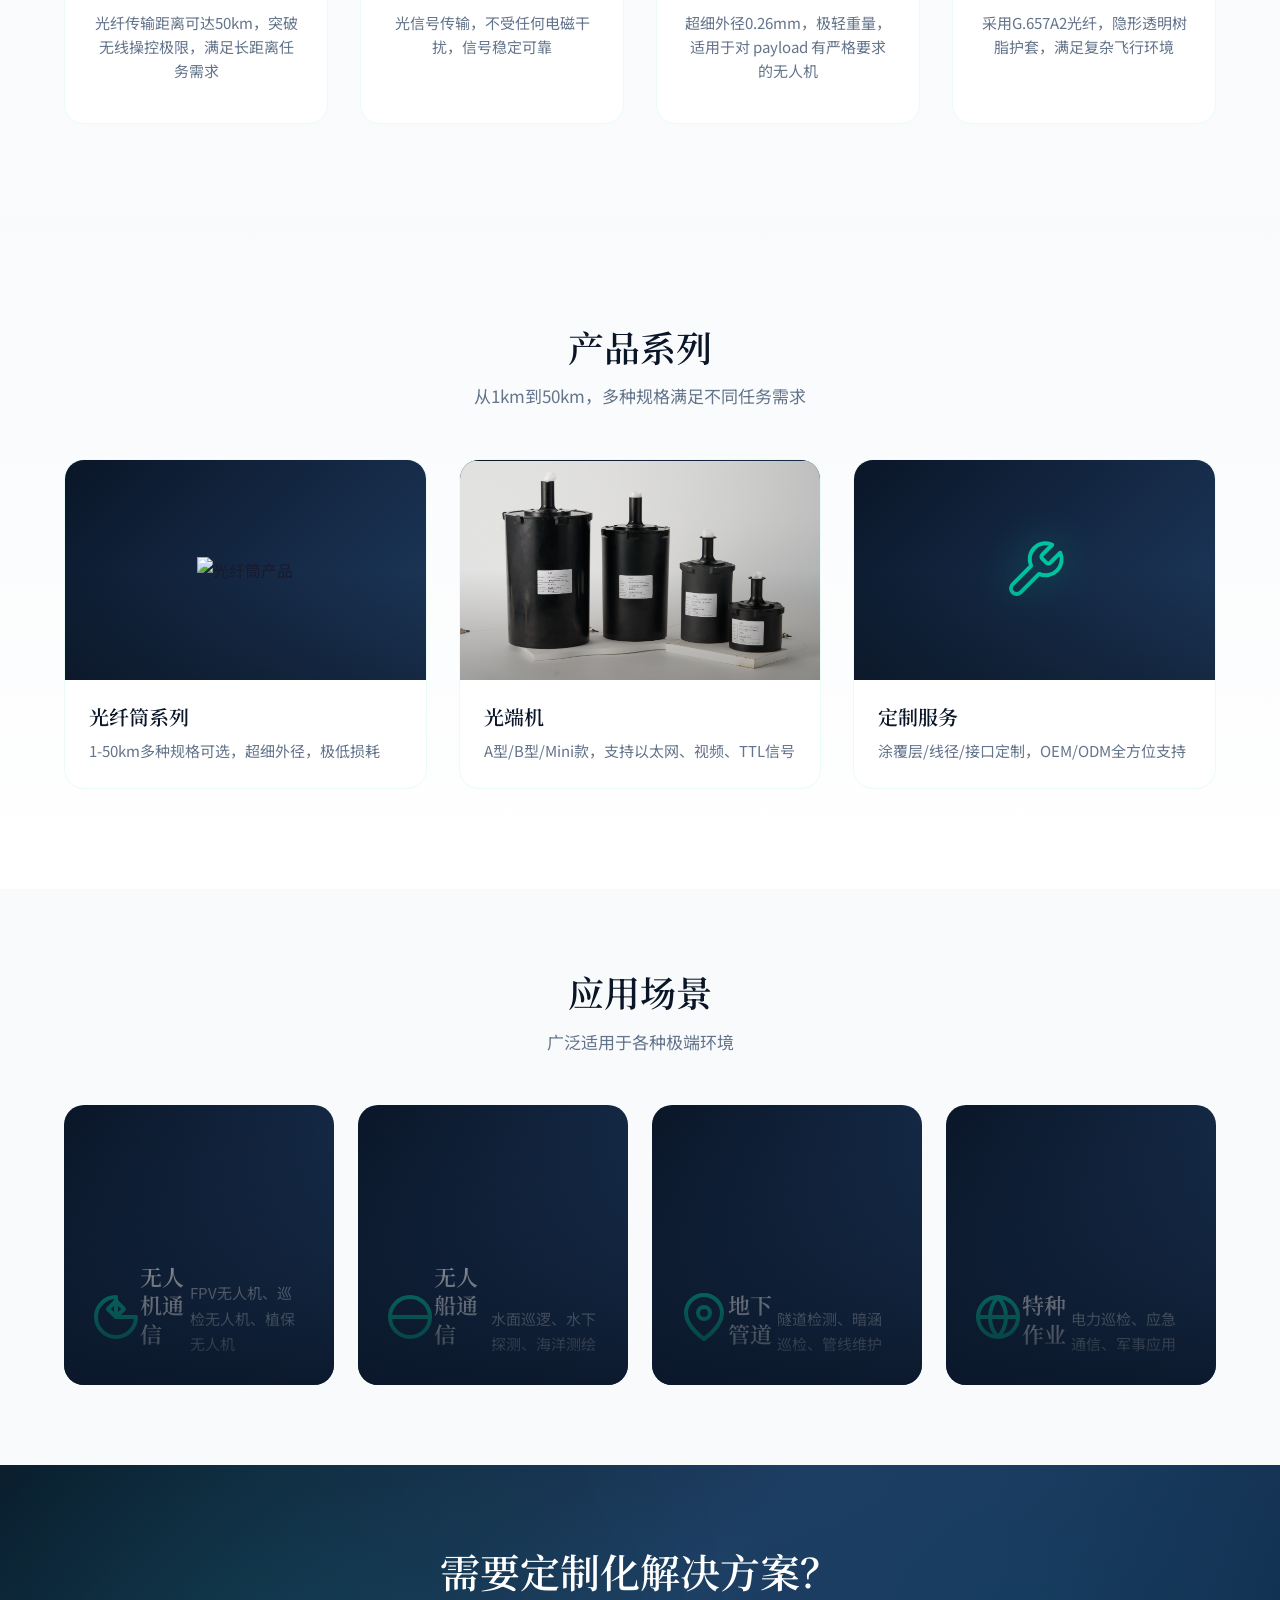
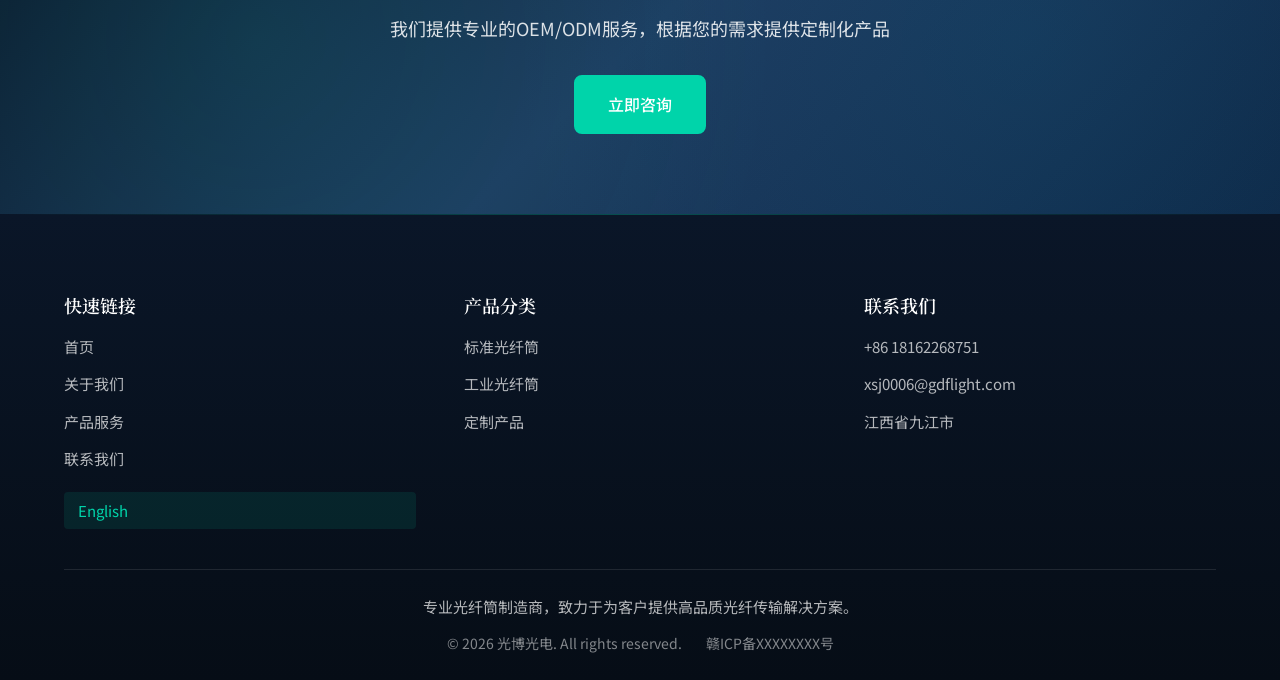
==== commit 5c212538: "优化网站视觉设计并添加中英文双语版本 - 升级CSS样式：英雄区、产品参数、核心优势、产品系列、CTA、页脚 - 添加动态光晕和科技网格背景 - 增强卡片悬停效果和动画 - 新增4个英文版本页面(in" ====
--- a/index.html
+++ b/index.html
@@ -8,7 +8,7 @@
   <link rel="stylesheet" href="css/styles.css">
   <link rel="preconnect" href="https://fonts.googleapis.com">
   <link rel="preconnect" href="https://fonts.gstatic.com" crossorigin>
-  <link href="https://fonts.googleapis.com/css2?family=Noto+Sans+SC:wght@300;400;500;700&family=Noto+Serif+SC:wght@400;600;700&display=swap" rel="stylesheet">
+  <link href="https://fonts.googleapis.com/css2?family=Noto+Sans+SC:wght@300;400;500;700&family=Noto+Serif+SC:wght@400;600;700&family=Outfit:wght@400;500;600;700&display=swap" rel="stylesheet">
 </head>
 <body>
   <!-- 导航栏 -->
@@ -28,6 +28,7 @@
         <li><a href="about.html" class="nav-link">关于我们</a></li>
         <li><a href="products.html" class="nav-link">产品服务</a></li>
         <li><a href="contact.html" class="nav-link">联系我们</a></li>
+        <li><a href="index_en.html" class="nav-link lang-switch">English</a></li>
       </ul>
     </div>
   </nav>
@@ -40,7 +41,7 @@
         极端环境信号传输<br>让无人机<span>穿透</span>电磁迷雾
       </h1>
       <p class="hero-subtitle animate-on-scroll animate-delay-1">
-        江西光博光电技术有限公司专注于光纤筒研发与制造，为无人机、无人船等设备提供稳定的高速信号传输解决方案，突破电磁干扰限制，实现超远距离实时操控。
+        光博光电技术有限公司专注于光纤筒研发与制造，为无人机、无人船等设备提供稳定的高速信号传输解决方案，突破电磁干扰限制，实现超远距离实时操控。
       </p>
       <div class="hero-btns animate-on-scroll animate-delay-2">
         <a href="products.html" class="btn btn-primary">查看产品</a>
@@ -238,6 +239,7 @@
             <a href="about.html">关于我们</a>
             <a href="products.html">产品服务</a>
             <a href="contact.html">联系我们</a>
+            <a href="index_en.html" class="lang-link">English</a>
           </div>
         </div>
         <div class="footer-col">
--- a/css/styles.css
+++ b/css/styles.css
@@ -16,8 +16,8 @@
   --color-border: #E2E8F0;
   
   /* 字体 */
-  --font-heading: "Noto Ser SC", "Noto Serif SC", serif;
-  --font-body: "Noto Sans SC", "Noto Sans SC", sans-serif;
+  --font-heading: "Noto Serif SC", serif;
+  --font-body: "Noto Sans SC", sans-serif;
   --font-en: "Outfit", sans-serif;
   
   /* 间距 */
@@ -160,6 +160,19 @@
   width: 100%;
 }
 
+.lang-switch {
+  padding: 6px 12px;
+  border: 1px solid var(--color-accent);
+  border-radius: 4px;
+  font-size: 0.8125rem;
+  color: var(--color-accent) !important;
+}
+
+.lang-switch:hover {
+  background: var(--color-accent);
+  color: var(--color-white) !important;
+}
+
 .mobile-toggle {
   display: none;
   flex-direction: column;
@@ -178,6 +191,18 @@
   transition: var(--transition);
 }
 
+.mobile-toggle.active span:nth-child(1) {
+  transform: rotate(45deg) translate(5px, 5px);
+}
+
+.mobile-toggle.active span:nth-child(2) {
+  opacity: 0;
+}
+
+.mobile-toggle.active span:nth-child(3) {
+  transform: rotate(-45deg) translate(5px, -5px);
+}
+
 /* 英雄区 */
 .hero {
   position: relative;
@@ -185,7 +210,7 @@
   display: flex;
   align-items: center;
   justify-content: center;
-  background: linear-gradient(135deg, var(--color-primary) 0%, var(--color-secondary) 100%);
+  background: linear-gradient(135deg, var(--color-primary) 0%, var(--color-secondary) 50%, #0f2847 100%);
   overflow: hidden;
   padding-top: 72px;
 }
@@ -196,9 +221,44 @@
   left: 0;
   width: 100%;
   height: 100%;
-  background-image: url("data:image/svg+xml,%3Csvg xmlns='http://www.w3.org/2000/svg' viewBox='0 0 100 100'%3E%3Ccircle cx='50' cy='50' r='1' fill='rgba(0,212,170,0.1)'/%3E%3C/svg%3E");
-  background-size: 50px 50px;
-  opacity: 0.5;
+  background-image: 
+    radial-gradient(ellipse 80% 50% at 50% -20%, rgba(0, 212, 170, 0.15), transparent),
+    radial-gradient(ellipse 60% 40% at 80% 50%, rgba(0, 180, 216, 0.1), transparent),
+    url("data:image/svg+xml,%3Csvg xmlns='http://www.w3.org/2000/svg' viewBox='0 0 100 100'%3E%3Ccircle cx='50' cy='50' r='1' fill='rgba(0,212,170,0.15)'/%3E%3C/svg%3E");
+  background-size: 50px 50px, cover, 50px 50px;
+  opacity: 1;
+}
+
+/* 科技网格线 */
+.hero-bg::before {
+  content: '';
+  position: absolute;
+  top: 0;
+  left: 0;
+  right: 0;
+  bottom: 0;
+  background-image: 
+    linear-gradient(rgba(0, 212, 170, 0.03) 1px, transparent 1px),
+    linear-gradient(90deg, rgba(0, 212, 170, 0.03) 1px, transparent 1px);
+  background-size: 60px 60px;
+}
+
+/* 光晕动画 */
+.hero-bg::after {
+  content: '';
+  position: absolute;
+  top: 50%;
+  left: 50%;
+  width: 600px;
+  height: 600px;
+  transform: translate(-50%, -50%);
+  background: radial-gradient(circle, rgba(0, 212, 170, 0.08) 0%, transparent 70%);
+  animation: pulse-glow 8s ease-in-out infinite;
+}
+
+@keyframes pulse-glow {
+  0%, 100% { transform: translate(-50%, -50%) scale(1); opacity: 0.5; }
+  50% { transform: translate(-50%, -50%) scale(1.2); opacity: 0.8; }
 }
 
 .hero .container {
@@ -222,7 +282,7 @@
 
 .hero-subtitle {
   font-size: 1.125rem;
-  color: rgba(255, 255, 255, 0.8);
+  color: rgba(255, 255, 255, 0.9);
   margin-bottom: 40px;
   max-width: 600px;
   margin-left: auto;
@@ -312,8 +372,19 @@
 
 /* 产品参数区 */
 .specs-section {
-  background: var(--color-white);
-  padding: 60px 0;
+  background: linear-gradient(180deg, var(--color-white) 0%, var(--color-bg) 100%);
+  padding: 80px 0;
+  position: relative;
+}
+
+.specs-section::before {
+  content: '';
+  position: absolute;
+  top: 0;
+  left: 0;
+  right: 0;
+  height: 1px;
+  background: linear-gradient(90deg, transparent, var(--color-accent), transparent);
 }
 
 .specs-grid {
@@ -323,11 +394,37 @@
 }
 
 .spec-card {
-  background: var(--color-bg);
-  padding: 32px 24px;
-  border-radius: 12px;
+  background: var(--color-white);
+  padding: 40px 24px;
+  border-radius: 16px;
   text-align: center;
-  border: 1px solid var(--color-border);
+  border: 1px solid rgba(0, 212, 170, 0.1);
+  box-shadow: 0 4px 24px rgba(10, 22, 40, 0.04);
+  transition: all 0.4s cubic-bezier(0.4, 0, 0.2, 1);
+  position: relative;
+  overflow: hidden;
+}
+
+.spec-card::before {
+  content: '';
+  position: absolute;
+  top: 0;
+  left: 0;
+  right: 0;
+  height: 3px;
+  background: linear-gradient(90deg, var(--color-accent), var(--color-accent-hover));
+  transform: scaleX(0);
+  transition: transform 0.4s ease;
+}
+
+.spec-card:hover {
+  transform: translateY(-8px);
+  box-shadow: 0 12px 40px rgba(0, 212, 170, 0.15);
+  border-color: rgba(0, 212, 170, 0.3);
+}
+
+.spec-card:hover::before {
+  transform: scaleX(1);
 }
 
 .spec-icon {
@@ -364,8 +461,8 @@
 
 /* 核心优势 */
 .features {
-  background: var(--color-bg);
-  padding: 80px 0;
+  background: linear-gradient(180deg, var(--color-white) 0%, var(--color-bg) 100%);
+  padding: 100px 0;
 }
 
 .features .container {
@@ -381,21 +478,40 @@
 .features-grid {
   display: grid;
   grid-template-columns: repeat(4, 1fr);
-  gap: 24px;
+  gap: 32px;
 }
 
 .feature-card {
   background: var(--color-white);
-  padding: 32px 24px;
-  border-radius: 16px;
+  padding: 40px 28px;
+  border-radius: 20px;
   text-align: center;
-  border: 1px solid var(--color-border);
-  transition: var(--transition);
+  border: 1px solid rgba(0, 212, 170, 0.08);
+  transition: all 0.4s cubic-bezier(0.4, 0, 0.2, 1);
+  position: relative;
+  overflow: hidden;
+}
+
+.feature-card::after {
+  content: '';
+  position: absolute;
+  bottom: 0;
+  left: 0;
+  right: 0;
+  height: 3px;
+  background: linear-gradient(90deg, var(--color-accent), var(--color-accent-hover));
+  transform: scaleX(0);
+  transition: transform 0.4s ease;
 }
 
 .feature-card:hover {
-  transform: translateY(-4px);
-  box-shadow: var(--shadow-md);
+  transform: translateY(-8px);
+  box-shadow: 0 20px 60px rgba(0, 212, 170, 0.1);
+  border-color: rgba(0, 212, 170, 0.2);
+}
+
+.feature-card:hover::after {
+  transform: scaleX(1);
 }
 
 .feature-icon {
@@ -430,8 +546,8 @@
 
 /* 产品系列 */
 .products-section {
-  background: var(--color-white);
-  padding: 80px 0;
+  background: linear-gradient(180deg, var(--color-bg) 0%, var(--color-white) 100%);
+  padding: 100px 0;
 }
 
 .products-section .container {
@@ -443,20 +559,21 @@
 .product-grid {
   display: grid;
   grid-template-columns: repeat(3, 1fr);
-  gap: 24px;
+  gap: 32px;
 }
 
 .product-card {
-  background: var(--color-bg);
-  border-radius: 16px;
+  background: var(--color-white);
+  border-radius: 20px;
   overflow: hidden;
-  border: 1px solid var(--color-border);
-  transition: var(--transition);
+  border: 1px solid rgba(0, 212, 170, 0.08);
+  transition: all 0.4s cubic-bezier(0.4, 0, 0.2, 1);
 }
 
 .product-card:hover {
-  box-shadow: var(--shadow-md);
-  transform: translateY(-4px);
+  box-shadow: 0 20px 60px rgba(0, 212, 170, 0.12);
+  transform: translateY(-8px);
+  border-color: rgba(0, 212, 170, 0.25);
 }
 
 /* 产品过滤 */
@@ -1101,18 +1218,31 @@
 }
 
 .product-image {
-  height: 200px;
+  height: 220px;
   background: linear-gradient(135deg, var(--color-primary), var(--color-secondary));
   display: flex;
   align-items: center;
   justify-content: center;
+  position: relative;
+  overflow: hidden;
+}
+
+.product-image::after {
+  content: '';
+  position: absolute;
+  top: 0;
+  left: 0;
+  right: 0;
+  bottom: 0;
+  background: linear-gradient(180deg, transparent 50%, rgba(0, 0, 0, 0.3) 100%);
 }
 
 .product-image svg {
   width: 64px;
   height: 64px;
   stroke: var(--color-accent);
-  opacity: 0.8;
+  opacity: 0.9;
+  filter: drop-shadow(0 0 20px rgba(0, 212, 170, 0.5));
 }
 
 .product-info {
@@ -1151,14 +1281,14 @@
 
 .app-item {
   position: relative;
-  height: 240px;
-  border-radius: 16px;
+  height: 280px;
+  border-radius: 20px;
   overflow: hidden;
   display: flex;
   align-items: flex-end;
-  padding: 24px;
+  padding: 28px;
   background: linear-gradient(135deg, var(--color-primary), var(--color-secondary));
-  transition: var(--transition);
+  transition: all 0.4s cubic-bezier(0.4, 0, 0.2, 1);
 }
 
 .app-item::before {
@@ -1171,6 +1301,15 @@
   background: linear-gradient(to top, rgba(10, 22, 40, 0.9), transparent);
 }
 
+.app-item:hover {
+  transform: translateY(-8px) scale(1.02);
+  box-shadow: 0 24px 60px rgba(0, 212, 170, 0.2);
+}
+
+.app-item:hover .app-icon svg {
+  transform: scale(1.1);
+}
+
 .app-item .app-content {
   position: relative;
   z-index: 1;
@@ -1198,25 +1337,48 @@
   width: 48px;
   height: 48px;
   stroke: var(--color-accent);
+  transition: transform 0.4s ease;
 }
 
 /* CTA 区 */
 .cta {
-  background: linear-gradient(135deg, var(--color-primary), var(--color-secondary));
+  background: linear-gradient(135deg, var(--color-primary) 0%, var(--color-secondary) 50%, #0f2847 100%);
   color: var(--color-white);
   text-align: center;
+  position: relative;
+  overflow: hidden;
+}
+
+.cta::before {
+  content: '';
+  position: absolute;
+  top: 0;
+  left: 0;
+  right: 0;
+  bottom: 0;
+  background: 
+    radial-gradient(circle at 20% 50%, rgba(0, 212, 170, 0.1) 0%, transparent 50%),
+    radial-gradient(circle at 80% 50%, rgba(0, 180, 216, 0.08) 0%, transparent 50%);
+}
+
+.cta > .container {
+  position: relative;
+  z-index: 1;
 }
 
 .cta h2 {
   font-family: var(--font-heading);
-  font-size: 2.25rem;
+  font-size: 2.5rem;
   margin-bottom: 16px;
 }
 
 .cta p {
-  font-size: 1.0625rem;
-  opacity: 0.9;
+  font-size: 1.125rem;
+  color: rgba(255, 255, 255, 0.85);
   margin-bottom: 32px;
+  max-width: 600px;
+  margin-left: auto;
+  margin-right: auto;
 }
 
 /* 页脚标题 */
@@ -1246,9 +1408,20 @@
 
 /* 页脚 */
 .footer {
-  background: var(--color-primary);
+  background: linear-gradient(180deg, var(--color-primary) 0%, #060d16 100%);
   color: var(--color-white);
-  padding: 60px 0 0;
+  padding: 80px 0 0;
+  position: relative;
+}
+
+.footer::before {
+  content: '';
+  position: absolute;
+  top: 0;
+  left: 0;
+  right: 0;
+  height: 1px;
+  background: linear-gradient(90deg, transparent, rgba(0, 212, 170, 0.3), transparent);
 }
 
 .footer-content {
@@ -1280,6 +1453,23 @@
   color: var(--color-accent);
 }
 
+.lang-link {
+  display: inline-flex;
+  align-items: center;
+  gap: 6px;
+  padding: 6px 14px;
+  background: rgba(0, 212, 170, 0.1);
+  border-radius: 4px;
+  font-size: 0.875rem;
+  color: var(--color-accent) !important;
+  margin-top: 8px;
+}
+
+.lang-link:hover {
+  background: var(--color-accent);
+  color: var(--color-white) !important;
+}
+
 .footer-bottom {
   border-top: 1px solid rgba(255, 255, 255, 0.1);
   padding: 24px 0;
@@ -1305,14 +1495,29 @@
 
 /* 动画 */
 .animate-on-scroll {
-  opacity: 1;
-  transform: translateY(0);
+  opacity: 0;
+  transform: translateY(30px);
   transition: opacity 0.6s ease, transform 0.6s ease;
 }
 
 .animate-on-scroll.animated {
   opacity: 1;
   transform: translateY(0);
+}
+
+.animate-fade-in-up {
+  animation: fadeInUp 0.6s ease forwards;
+}
+
+@keyframes fadeInUp {
+  from {
+    opacity: 0;
+    transform: translateY(30px);
+  }
+  to {
+    opacity: 1;
+    transform: translateY(0);
+  }
 }
 
 .animate-delay-1 { transition-delay: 0.1s; }
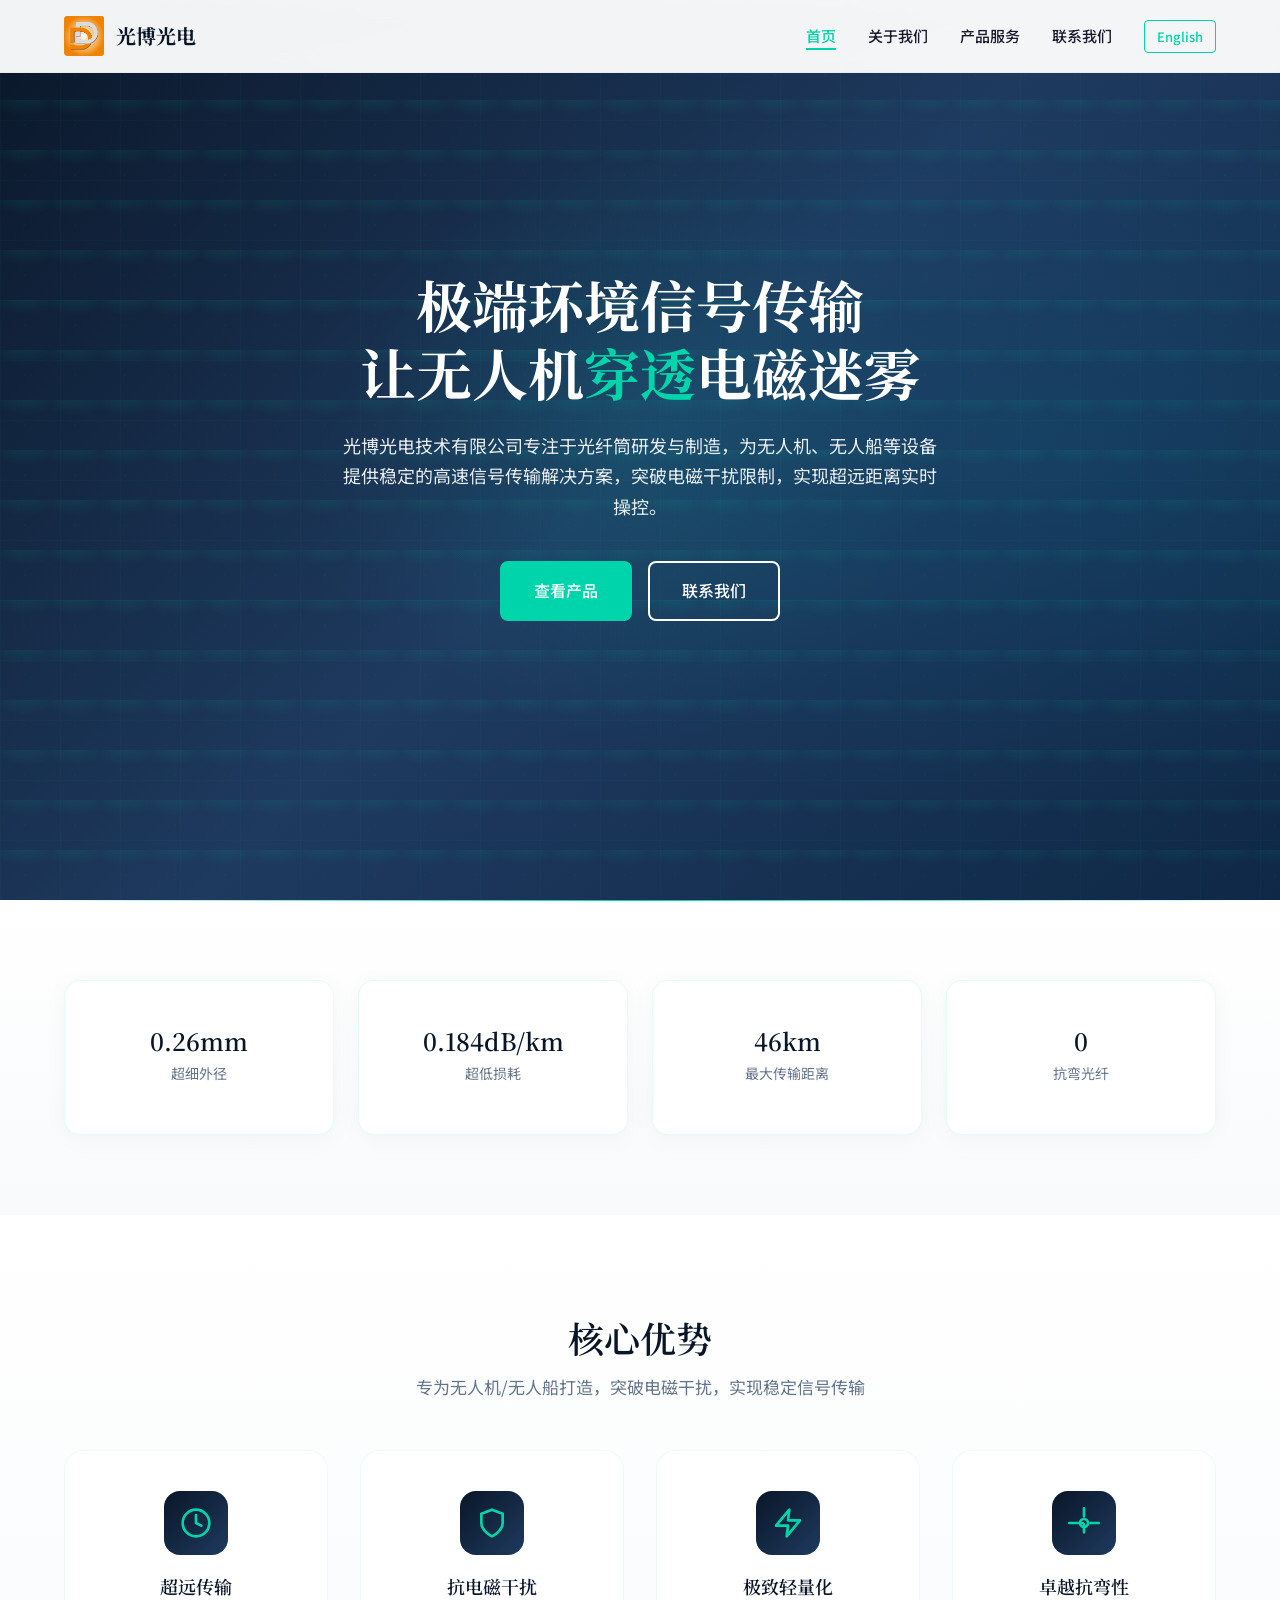
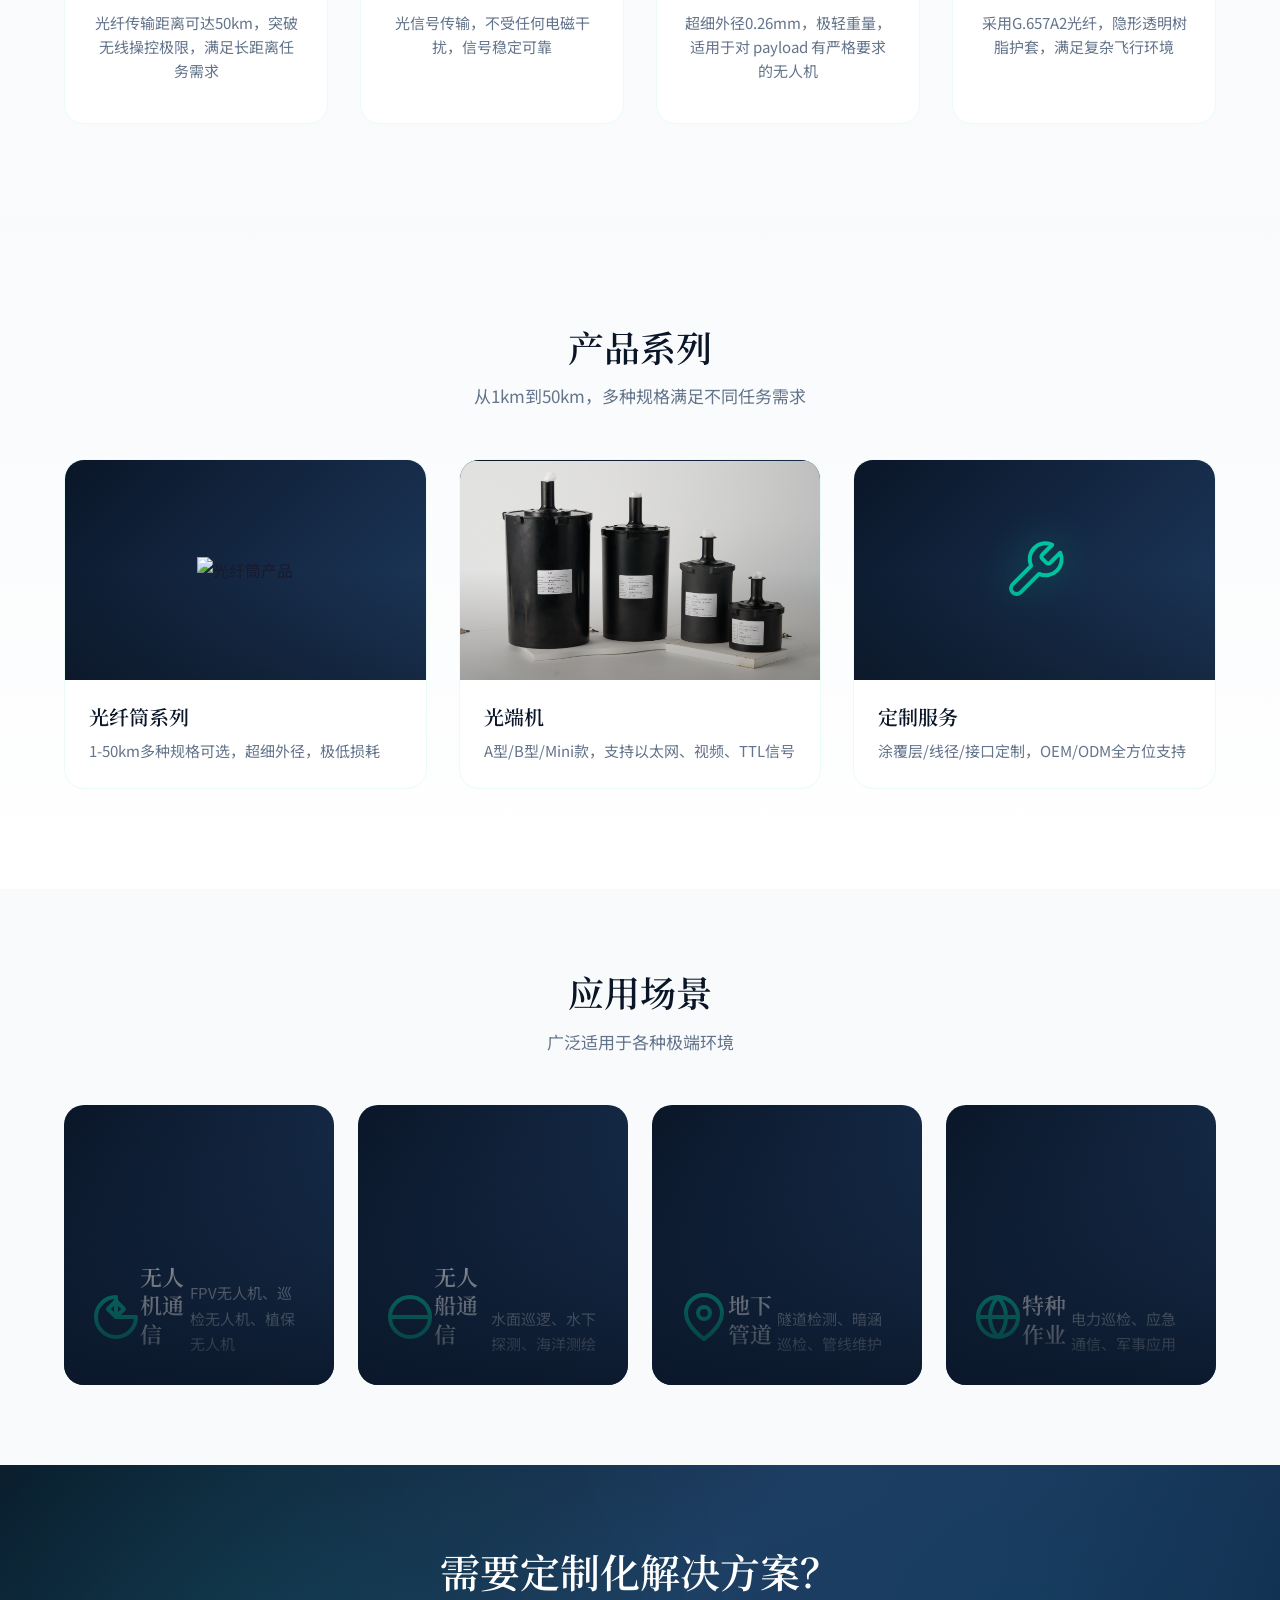
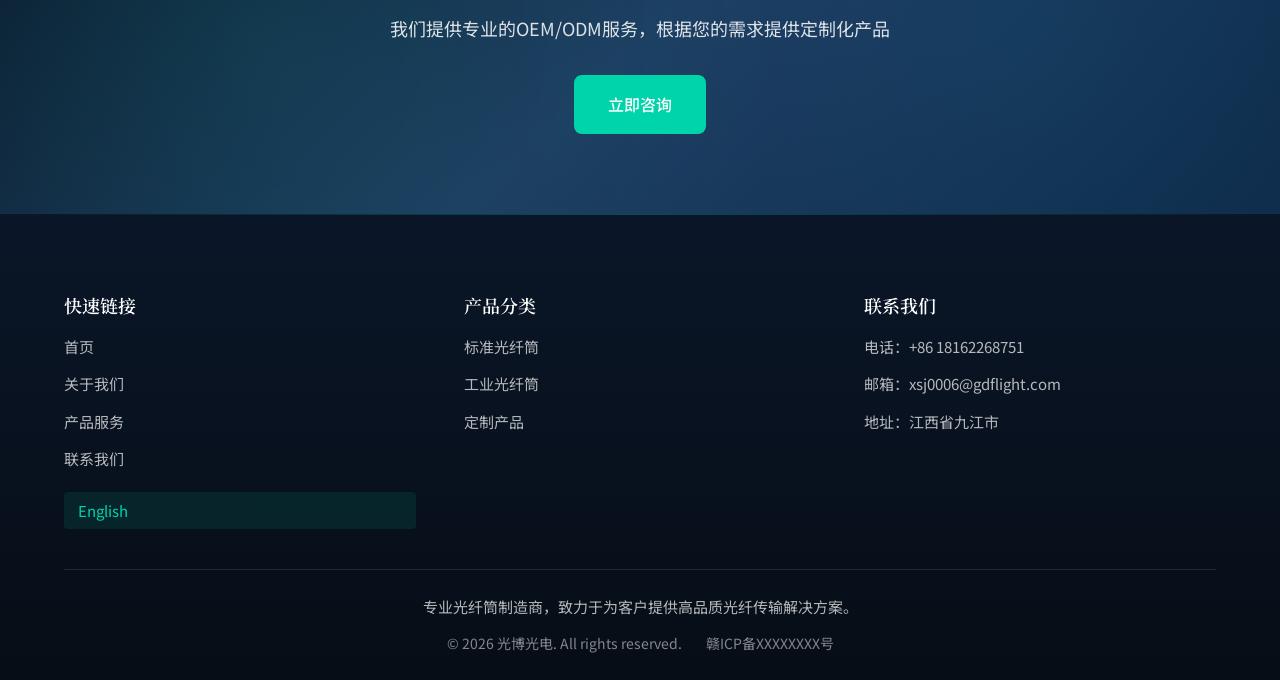
==== commit 24471baa: "更新页脚联系我们信息：电话、邮箱、地址" ====
--- a/index.html
+++ b/index.html
@@ -253,9 +253,9 @@
         <div class="footer-col">
           <h4 class="footer-title">联系我们</h4>
           <div class="footer-links">
-            <a href="tel:+8618162268751">+86 18162268751</a>
-            <a href="mailto:xsj0006@gdflight.com">xsj0006@gdflight.com</a>
-            <span>江西省九江市</span>
+            <span>电话：+86 18162268751</span>
+            <span>邮箱：xsj0006@gdflight.com</span>
+            <span>地址：江西省九江市</span>
           </div>
         </div>
       </div>
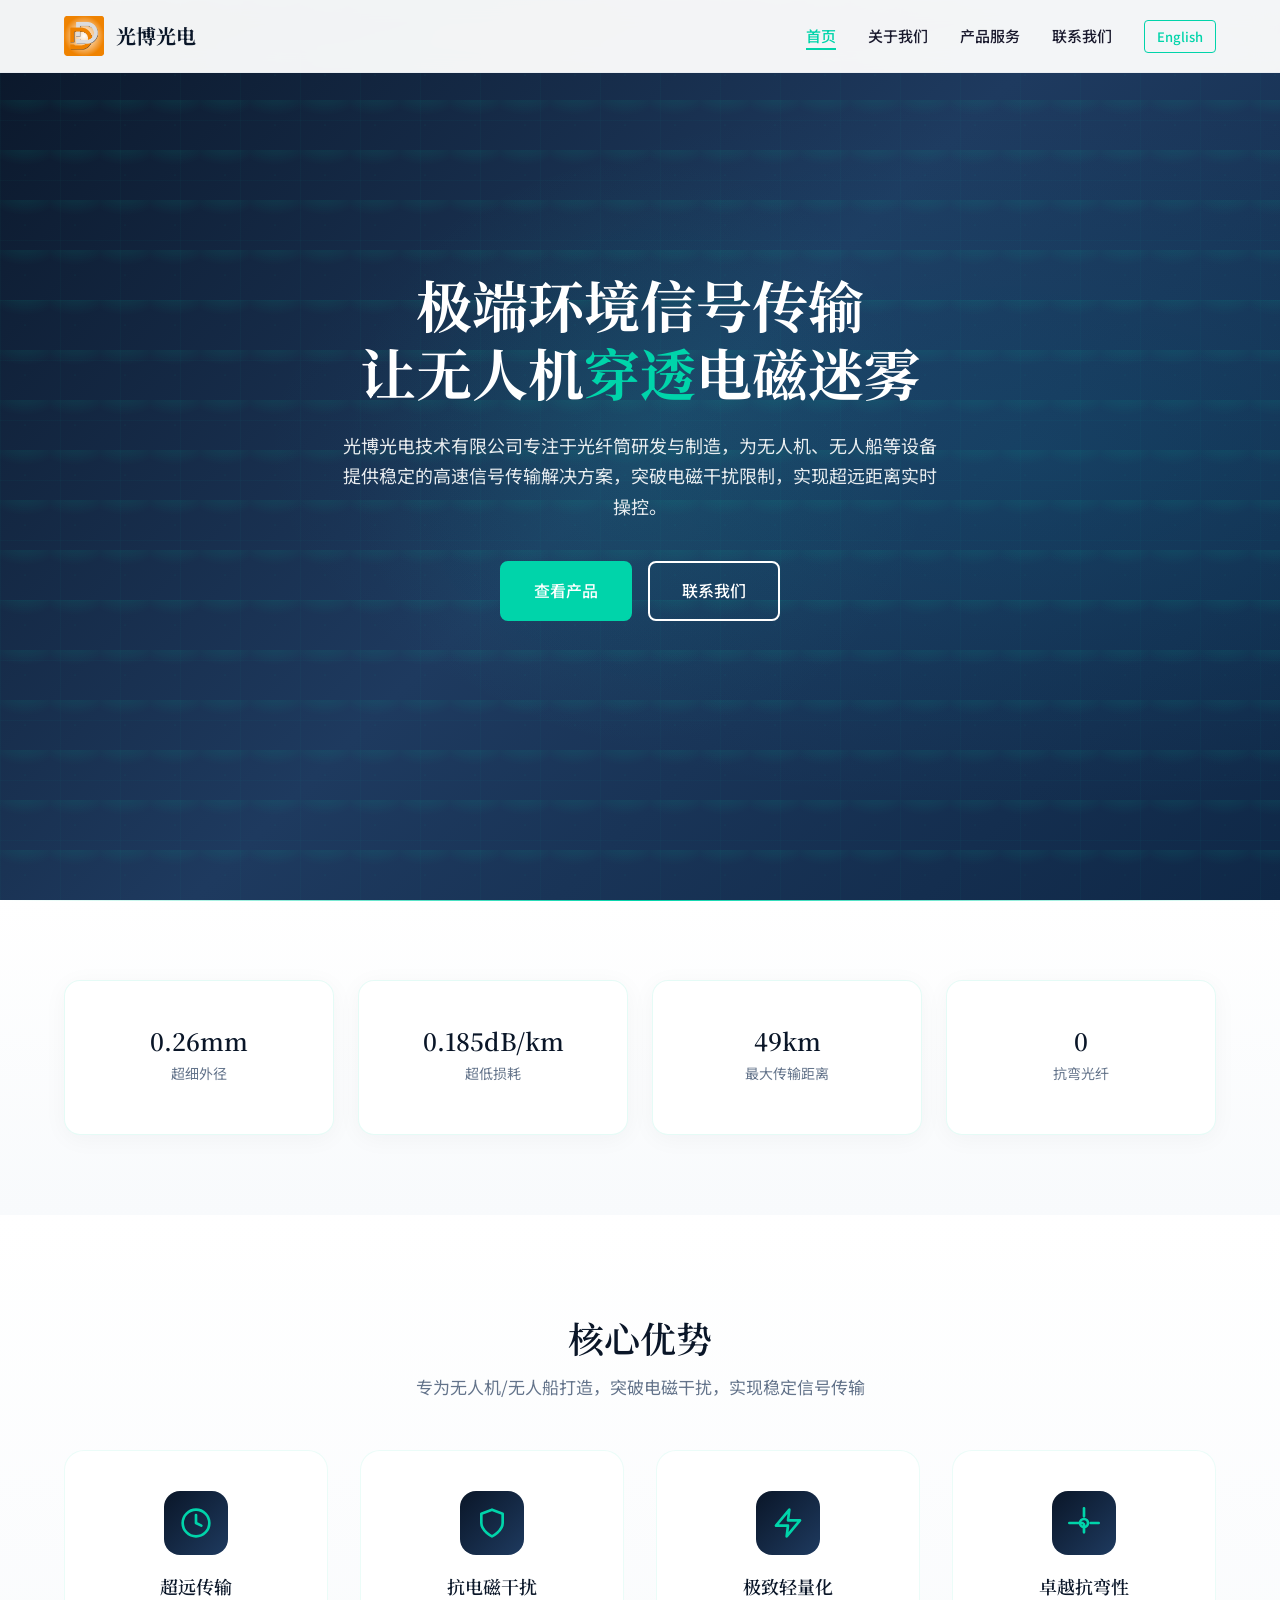
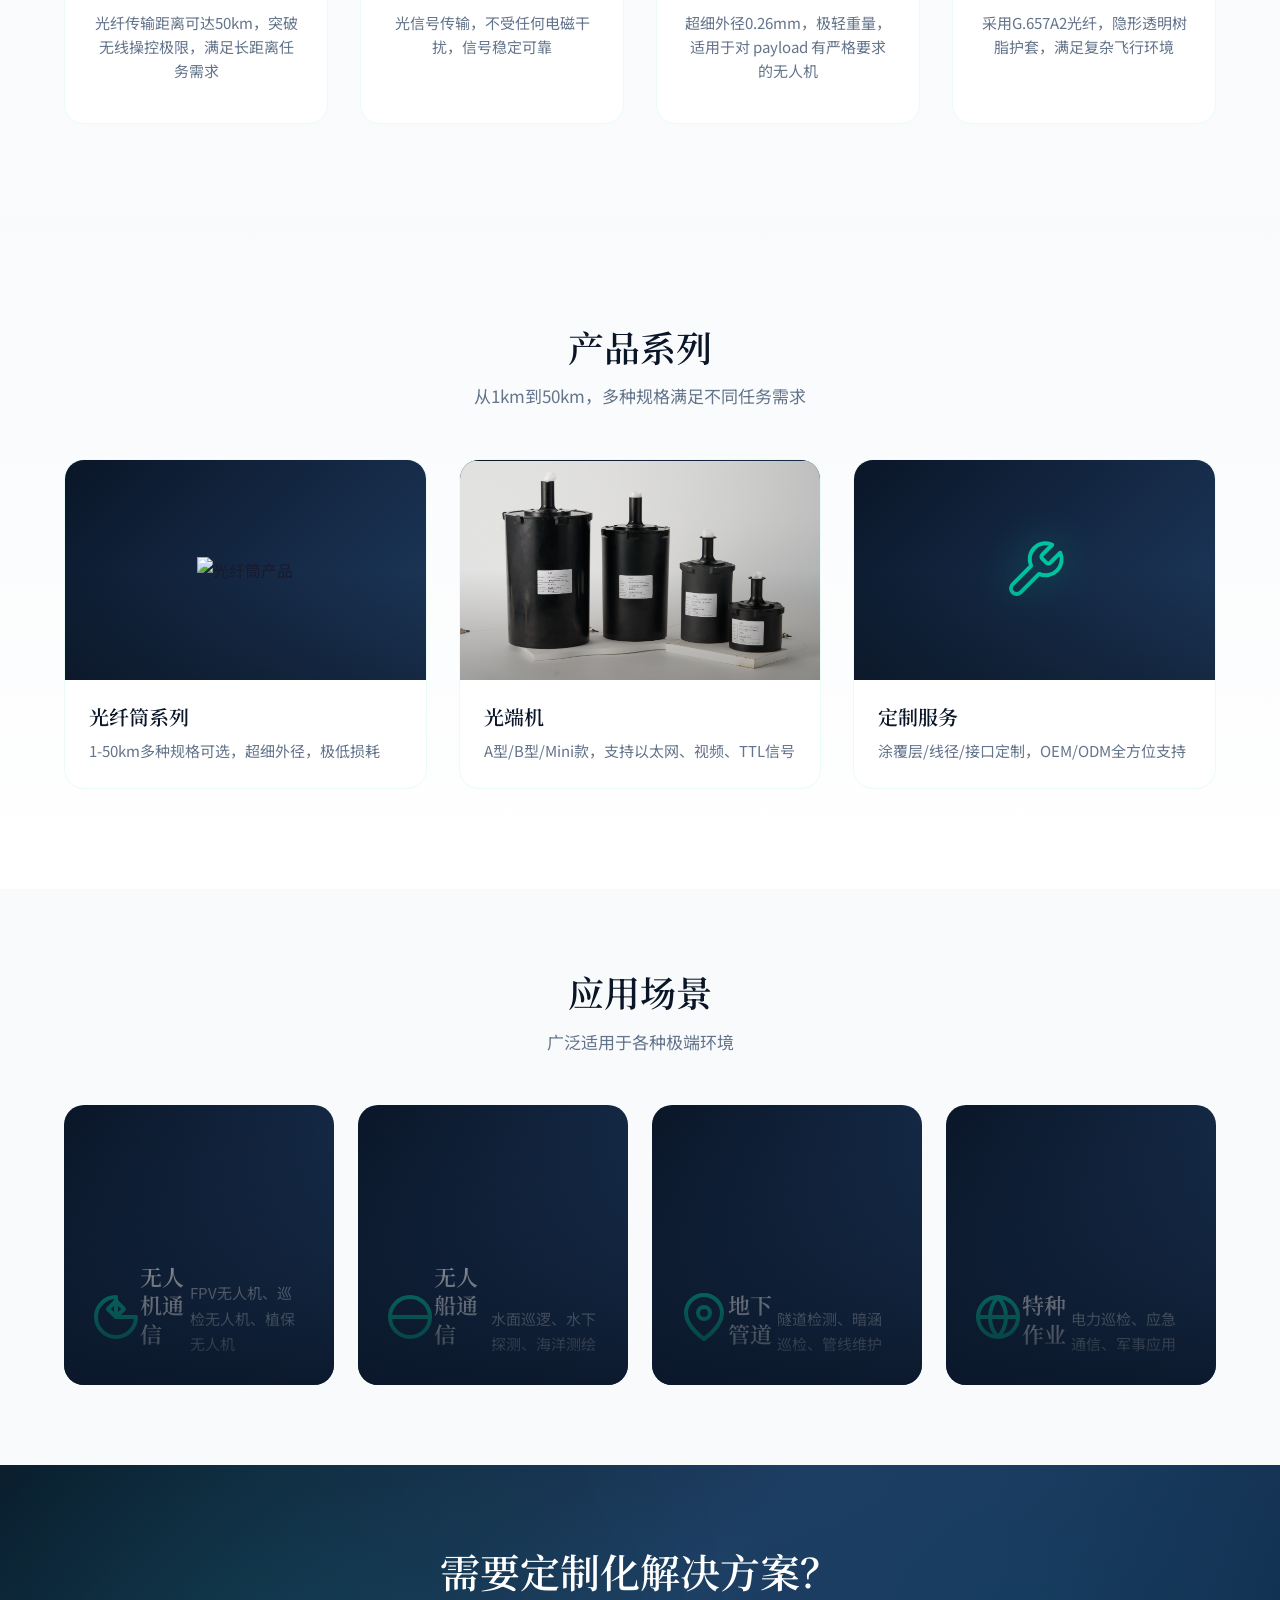
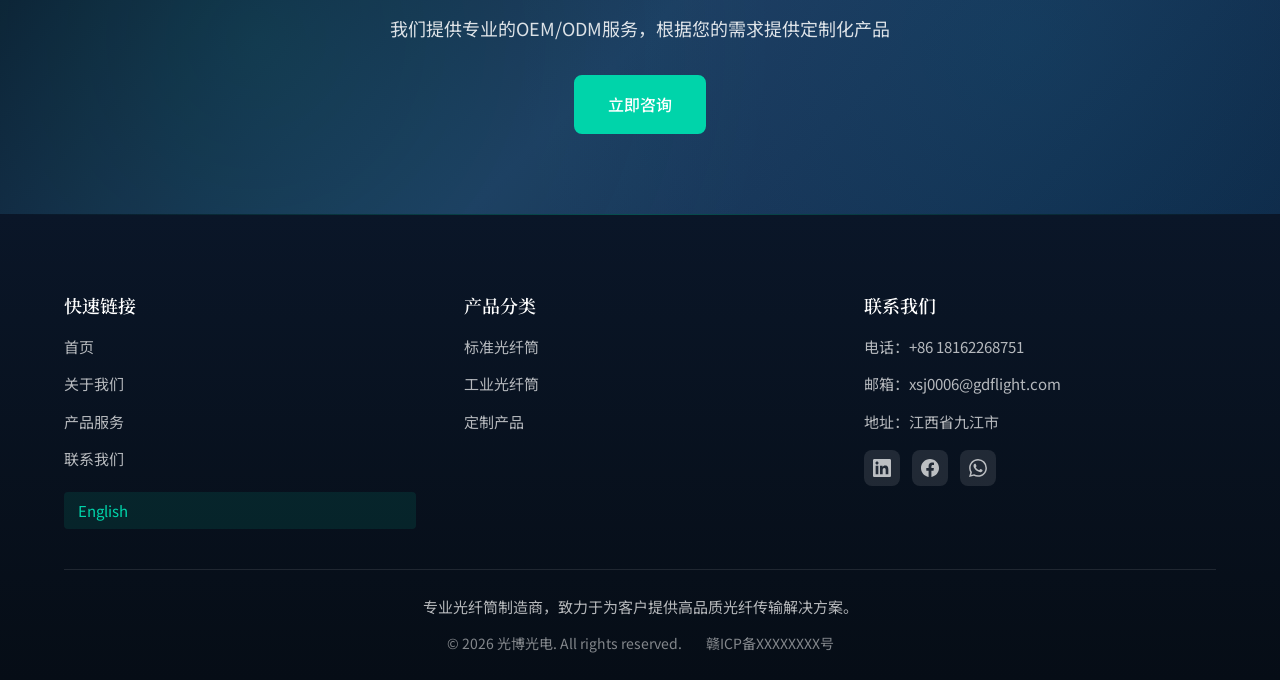
==== commit c9b2a8db: "添加页脚社交平台图标（LinkedIn、Facebook、WhatsApp）" ====
--- a/index.html
+++ b/index.html
@@ -257,6 +257,17 @@
             <span>邮箱：xsj0006@gdflight.com</span>
             <span>地址：江西省九江市</span>
           </div>
+          <div class="footer-social">
+            <a href="#" class="social-link" title="LinkedIn">
+              <svg viewBox="0 0 24 24" fill="currentColor"><path d="M20.447 20.452h-3.554v-5.569c0-1.328-.027-3.037-1.852-3.037-1.853 0-2.136 1.445-2.136 2.939v5.667H9.351V9h3.414v1.561h.046c.477-.9 1.637-1.85 3.37-1.85 3.601 0 4.267 2.37 4.267 5.455v6.286zM5.337 7.433c-1.144 0-2.063-.926-2.063-2.065 0-1.138.92-2.063 2.063-2.063 1.14 0 2.064.925 2.064 2.063 0 1.139-.925 2.065-2.064 2.065zm1.782 13.019H3.555V9h3.564v11.452zM22.225 0H1.771C.792 0 0 .774 0 1.729v20.542C0 23.227.792 24 1.771 24h20.451C23.2 24 24 23.227 24 22.271V1.729C24 .774 23.2 0 22.222 0h.003z"/></svg>
+            </a>
+            <a href="#" class="social-link" title="Facebook">
+              <svg viewBox="0 0 24 24" fill="currentColor"><path d="M24 12.073c0-6.627-5.373-12-12-12s-12 5.373-12 12c0 5.99 4.388 10.954 10.125 11.854v-8.385H7.078v-3.47h3.047V9.43c0-3.007 1.792-4.669 4.533-4.669 1.312 0 2.686.235 2.686.235v2.953H15.83c-1.491 0-1.956.925-1.956 1.874v2.25h3.328l-.532 3.47h-2.796v8.385C19.612 23.027 24 18.062 24 12.073z"/></svg>
+            </a>
+            <a href="#" class="social-link" title="WhatsApp">
+              <svg viewBox="0 0 24 24" fill="currentColor"><path d="M17.472 14.382c-.297-.149-1.758-.867-2.03-.967-.273-.099-.471-.148-.67.15-.197.297-.767.966-.94 1.162-.173.199-.347.223-.644.075-.297-.15-1.255-.463-2.39-1.475-.883-.788-1.48-1.761-1.653-2.059-.173-.297-.018-.458.13-.606.134-.133.298-.347.446-.52.149-.174.198-.298.298-.497.099-.198.05-.371-.025-.52-.075-.149-.669-1.612-.916-2.207-.242-.579-.487-.5-.669-.51-.173-.008-.371-.01-.57-.01-.198 0-.52.074-.792.372-.272.297-1.04 1.016-1.04 2.479 0 1.462 1.065 2.875 1.213 3.074.149.198 2.096 3.2 5.077 4.487.709.306 1.262.489 1.694.625.712.227 1.36.195 1.871.118.571-.085 1.758-.719 2.006-1.413.248-.694.248-1.289.173-1.413-.074-.124-.272-.198-.57-.347m-5.421 7.403h-.004a9.87 9.87 0 01-5.031-1.378l-.361-.214-3.741.982.998-3.648-.235-.374a9.86 9.86 0 01-1.51-5.26c.001-5.45 4.436-9.884 9.888-9.884 2.64 0 5.122 1.03 6.988 2.898a9.825 9.825 0 012.893 6.994c-.003 5.45-4.437 9.884-9.885 9.884m8.413-18.297A11.815 11.815 0 0012.05 0C5.495 0 .16 5.335.157 11.892c0 2.096.547 4.142 1.588 5.945L.057 24l6.305-1.654a11.882 11.882 0 005.683 1.448h.005c6.554 0 11.89-5.335 11.893-11.893a11.821 11.821 0 00-3.48-8.413z"/></svg>
+            </a>
+          </div>
         </div>
       </div>
       <div class="footer-bottom">
--- a/css/styles.css
+++ b/css/styles.css
@@ -1449,6 +1449,42 @@
   color: rgba(255, 255, 255, 0.7);
 }
 
+.footer-col .footer-links span {
+  font-size: 0.9375rem;
+  color: rgba(255, 255, 255, 0.7);
+}
+
+.footer-social {
+  display: flex;
+  gap: 12px;
+  margin-top: 16px;
+}
+
+.social-link {
+  display: flex;
+  align-items: center;
+  justify-content: center;
+  width: 36px;
+  height: 36px;
+  background: rgba(255, 255, 255, 0.1);
+  border-radius: 8px;
+  transition: var(--transition);
+}
+
+.social-link svg {
+  width: 18px;
+  height: 18px;
+  fill: rgba(255, 255, 255, 0.7);
+}
+
+.social-link:hover {
+  background: var(--color-accent);
+}
+
+.social-link:hover svg {
+  fill: var(--color-white);
+}
+
 .footer-col .footer-links a:hover {
   color: var(--color-accent);
 }
@@ -1585,4 +1621,106 @@
     flex-direction: column;
     gap: 8px;
   }
+
+  /* 英文版移动端优化 */
+  html[lang="en"] .hero-title,
+  :lang(en) .hero-title {
+    font-size: 1.75rem;
+    line-height: 1.3;
+  }
+
+  html[lang="en"] .hero-title span,
+  :lang(en) .hero-title span {
+    display: block;
+    margin-top: 8px;
+  }
+
+  html[lang="en"] .hero-subtitle,
+  :lang(en) .hero-subtitle {
+    font-size: 0.9375rem;
+    max-width: 100%;
+    padding: 0 16px;
+  }
+
+  html[lang="en"] .section-title,
+  :lang(en) .section-title {
+    font-size: 1.75rem;
+  }
+
+  html[lang="en"] .feature-card,
+  :lang(en) .feature-card {
+    padding: 24px 16px;
+  }
+
+  html[lang="en"] .feature-title,
+  :lang(en) .feature-title {
+    font-size: 1rem;
+  }
+
+  html[lang="en"] .feature-desc,
+  :lang(en) .feature-desc {
+    font-size: 0.875rem;
+  }
+
+  /* 英文版产品卡片移动端 */
+  html[lang="en"] .product-card,
+  :lang(en) .product-card {
+    margin-bottom: 16px;
+  }
+
+  html[lang="en"] .product-info h3,
+  :lang(en) .product-info h3 {
+    font-size: 1.125rem;
+  }
+
+  html[lang="en"] .product-info p,
+  :lang(en) .product-info p {
+    font-size: 0.8125rem;
+  }
+
+  /* 英文版应用场景移动端 */
+  html[lang="en"] .app-item,
+  :lang(en) .app-item {
+    height: 200px;
+    padding: 20px;
+  }
+
+  html[lang="en"] .app-item h3,
+  :lang(en) .app-item h3 {
+    font-size: 1.125rem;
+  }
+
+  html[lang="en"] .app-item p,
+  :lang(en) .app-item p {
+    font-size: 0.8125rem;
+  }
+
+  /* 英文版CTA移动端 */
+  html[lang="en"] .cta-title,
+  :lang(en) .cta-title {
+    font-size: 1.5rem;
+  }
+
+  html[lang="en"] .cta-text,
+  :lang(en) .cta-text {
+    font-size: 0.9375rem;
+    padding: 0 16px;
+  }
+
+  /* 英文版页脚移动端 */
+  html[lang="en"] .footer-col .footer-links span,
+  :lang(en) .footer-col .footer-links span {
+    font-size: 0.8125rem;
+  }
+
+  /* 产品参数区英文移动端 */
+  html[lang="en"] .spec-value,
+  :lang(en) .spec-value {
+    font-size: 1.25rem;
+  }
+
+  html[lang="en"] .spec-label,
+  :lang(en) .spec-label {
+    font-size: 0.75rem;
+  }
 }
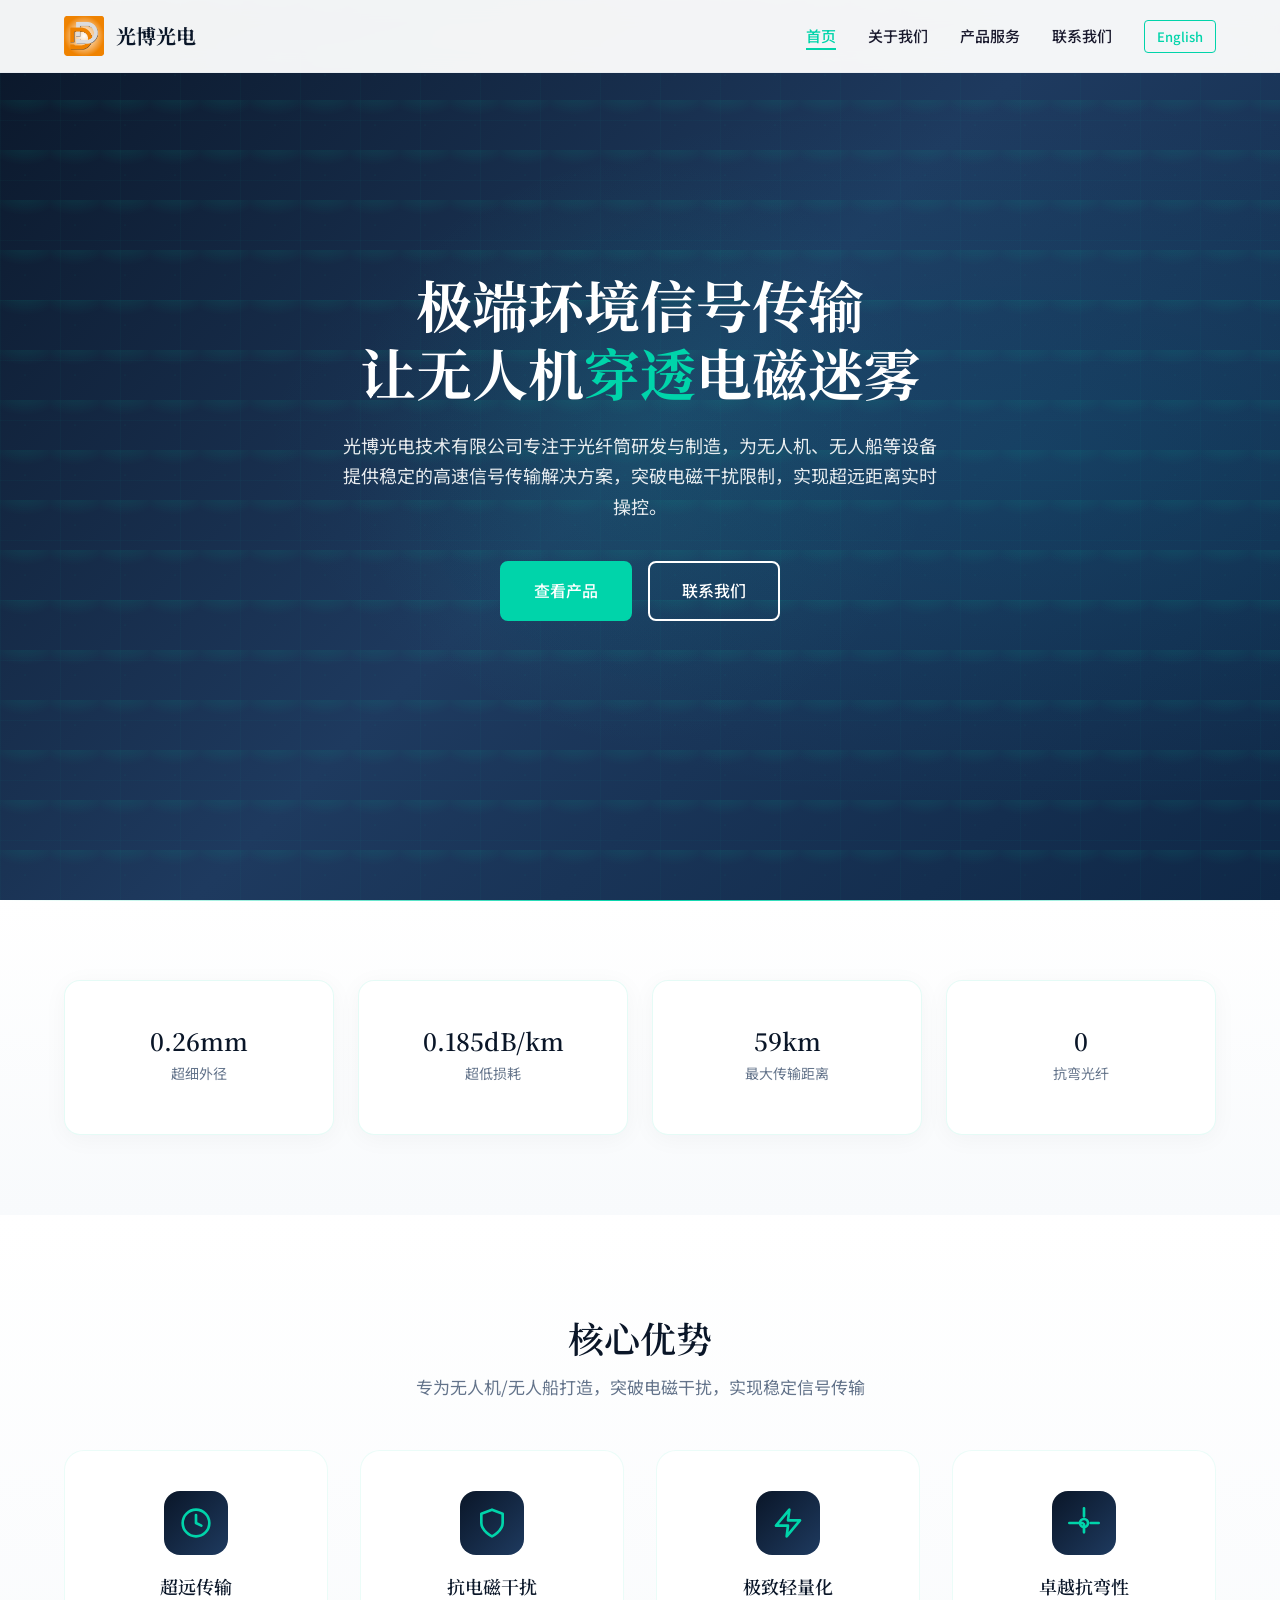
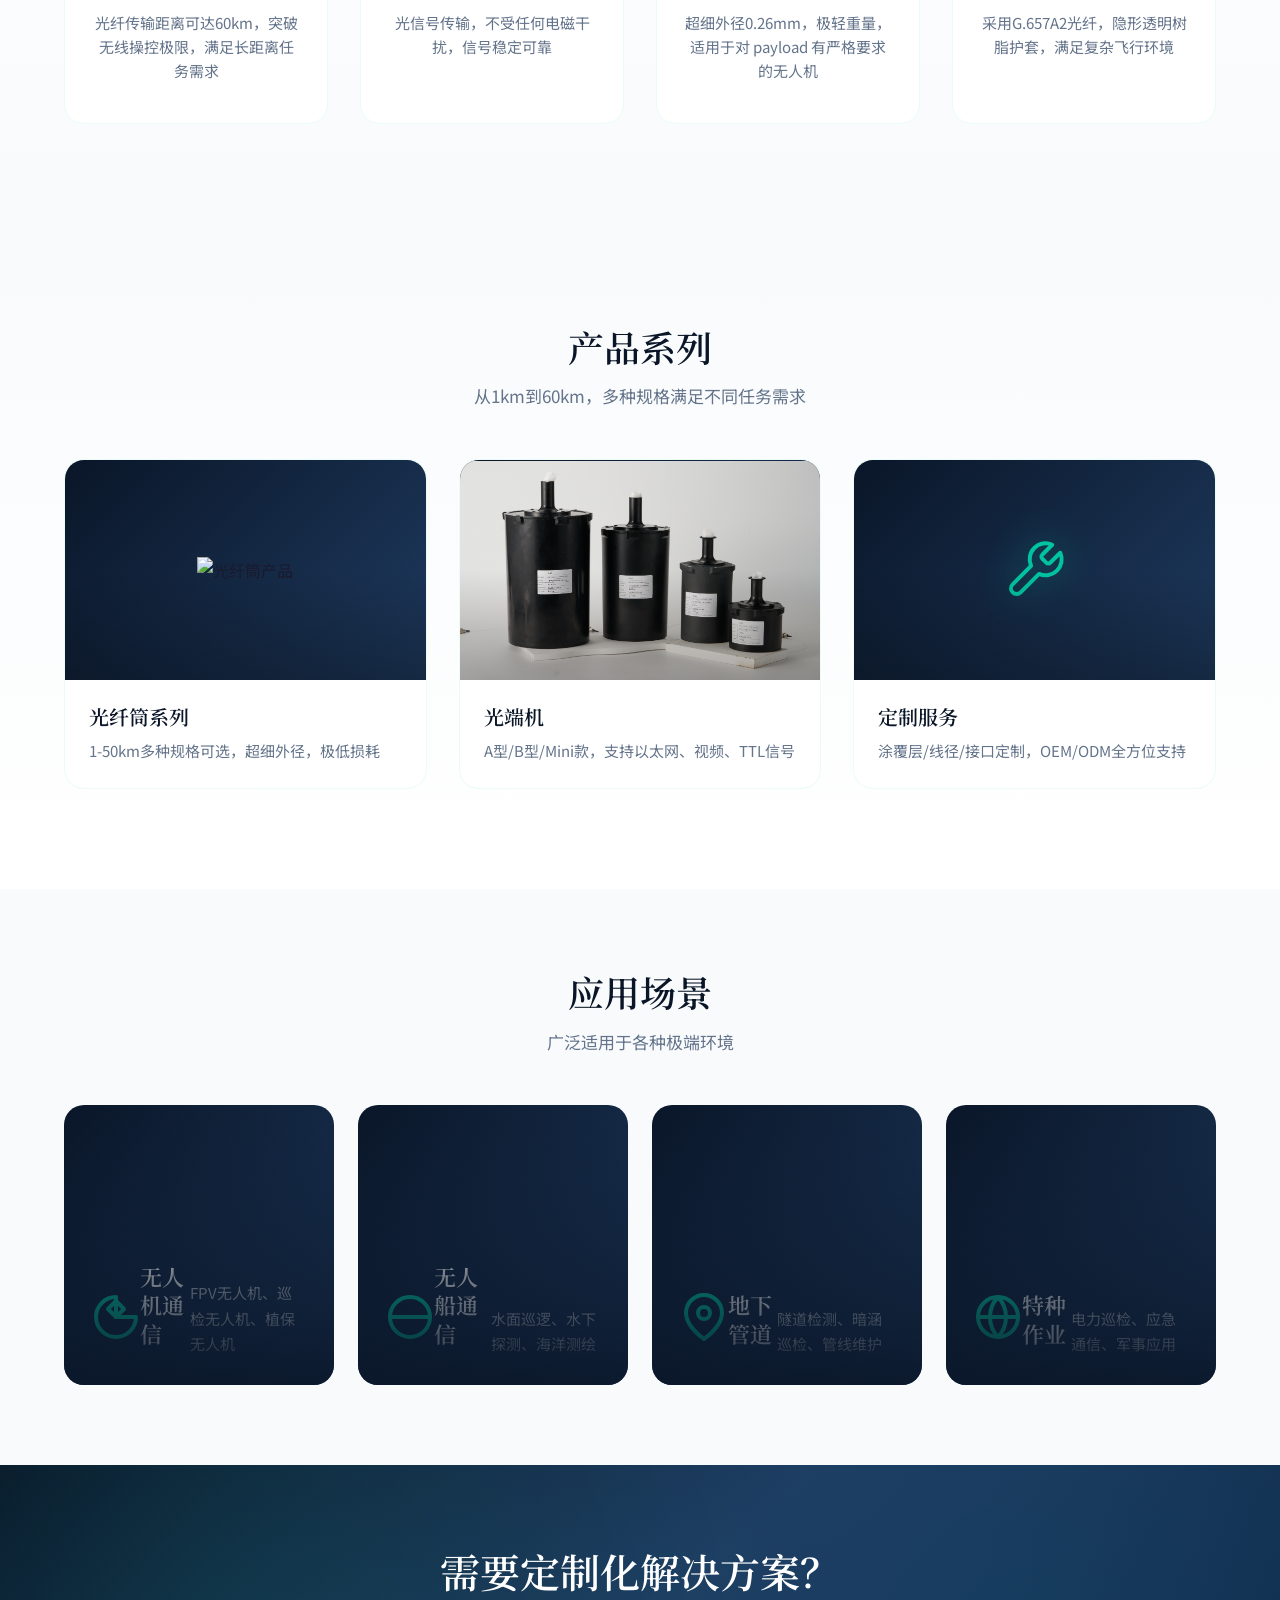
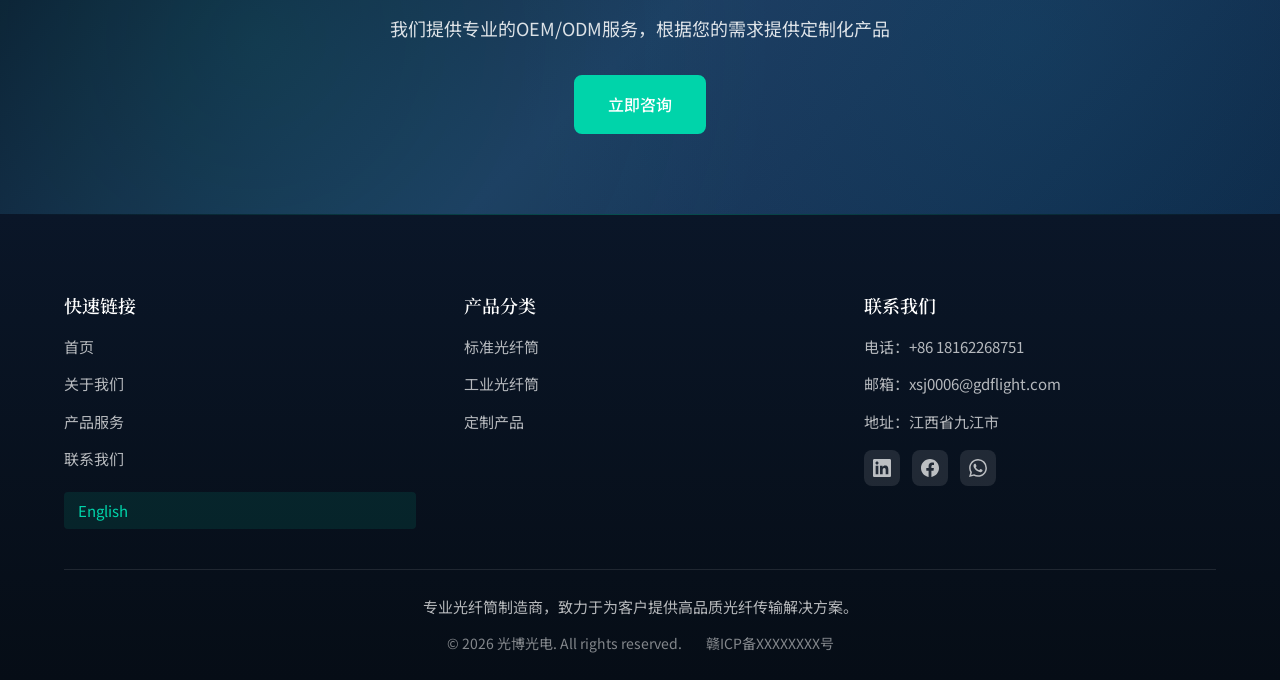
==== commit ccafb199: "更新产品参数：最大传输距离50km改为60km，添加60KM规格选项" ====
--- a/index.html
+++ b/index.html
@@ -63,7 +63,7 @@
           <div class="spec-label">超低损耗</div>
         </div>
         <div class="spec-card animate-on-scroll animate-delay-2">
-          <div class="spec-value">50km</div>
+          <div class="spec-value">60km</div>
           <div class="spec-label">最大传输距离</div>
         </div>
         <div class="spec-card animate-on-scroll animate-delay-3">
@@ -90,7 +90,7 @@
             </svg>
           </div>
           <h3 class="feature-title">超远传输</h3>
-          <p class="feature-desc">光纤传输距离可达50km，突破无线操控极限，满足长距离任务需求</p>
+          <p class="feature-desc">光纤传输距离可达60km，突破无线操控极限，满足长距离任务需求</p>
         </div>
         <div class="feature-card animate-on-scroll animate-delay-1">
           <div class="feature-icon">
@@ -129,7 +129,7 @@
     <div class="container">
       <div class="section-header">
         <h2 class="section-title">产品系列</h2>
-        <p class="section-subtitle">从1km到50km，多种规格满足不同任务需求</p>
+        <p class="section-subtitle">从1km到60km，多种规格满足不同任务需求</p>
       </div>
       <div class="product-grid">
         <div class="product-card animate-on-scroll">
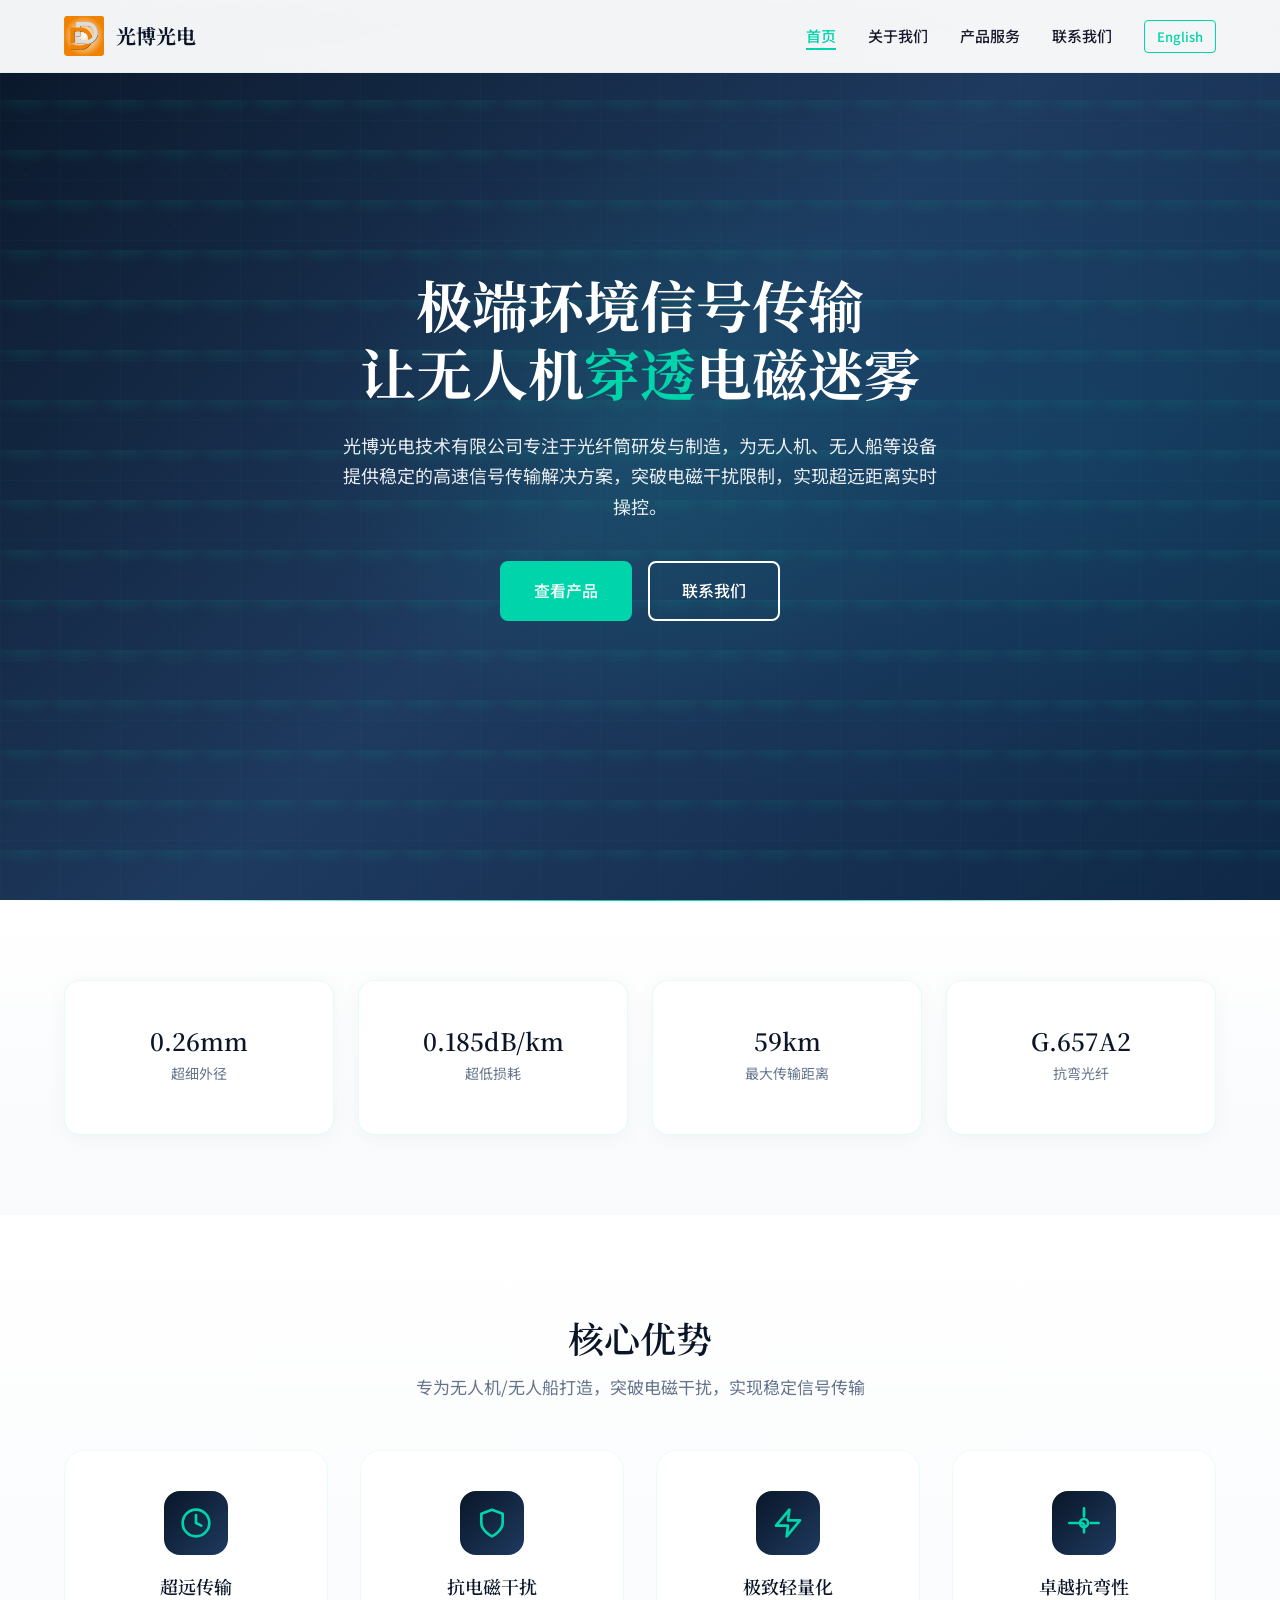
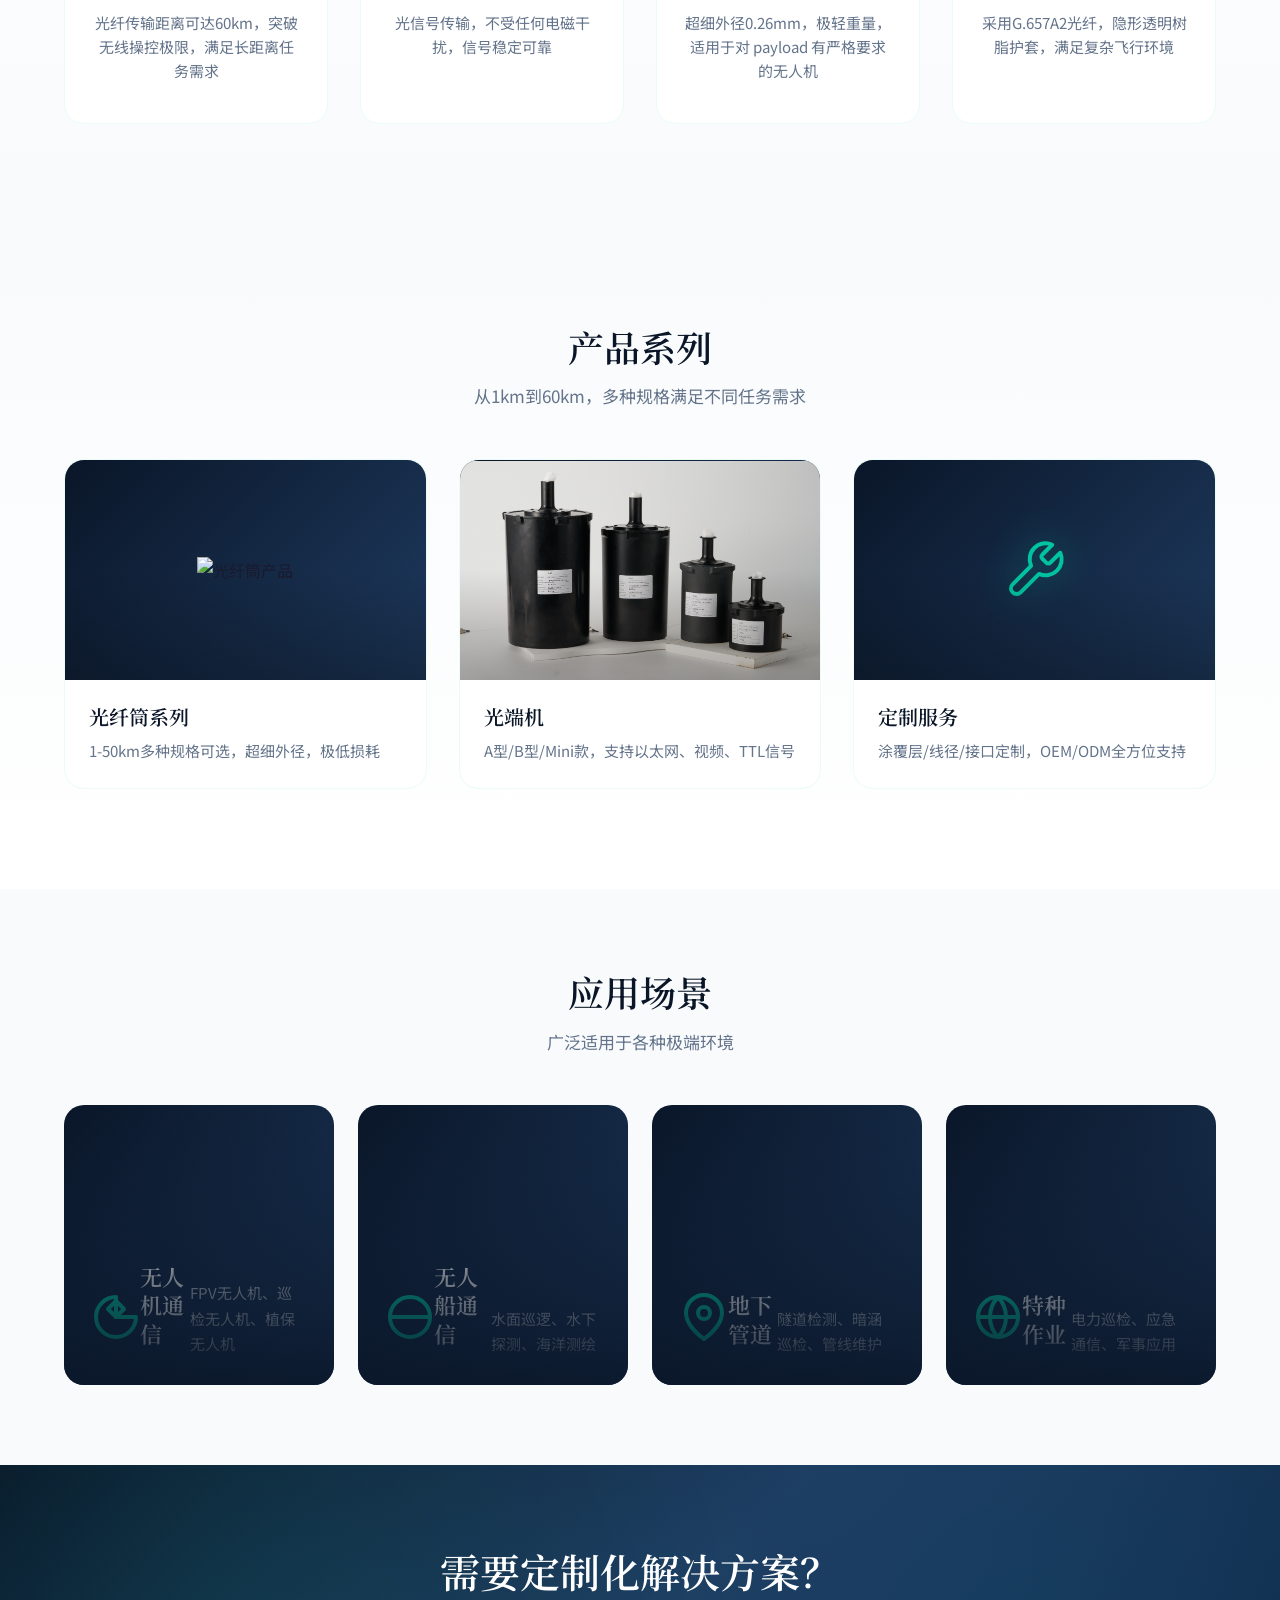
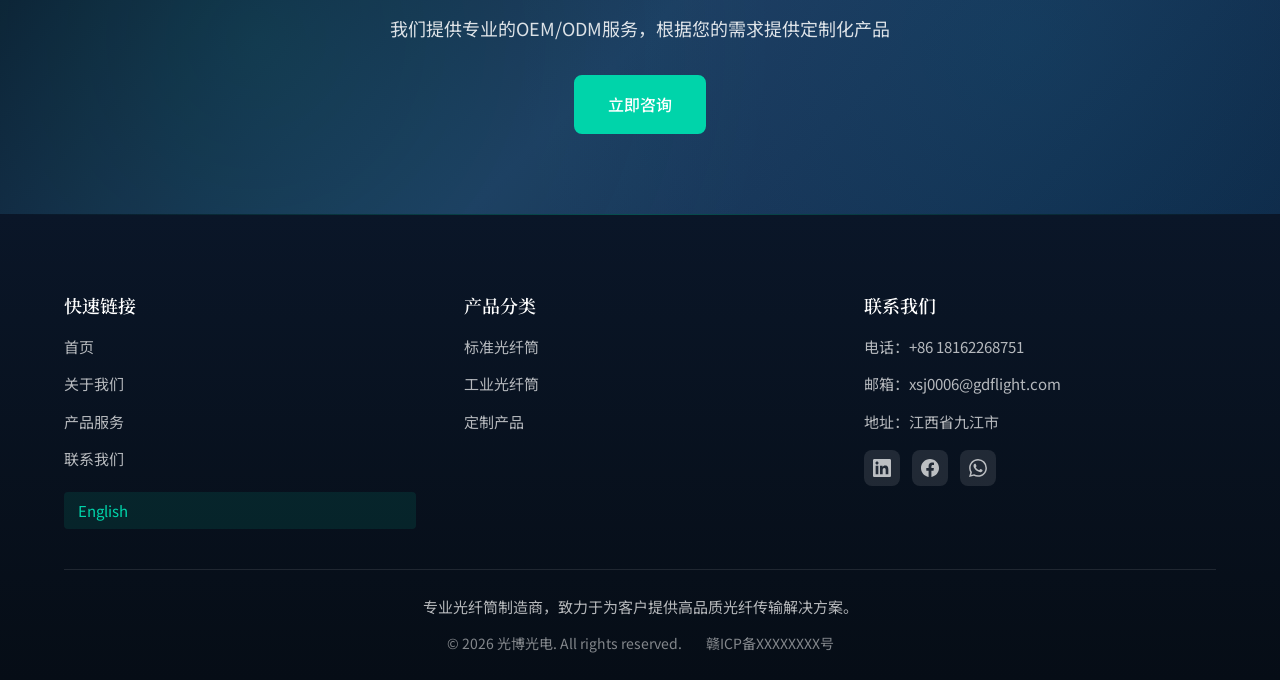
==== commit 038dce56: "修复：G.657A2通过data-no-animate属性跳过计数动画" ====
--- a/index.html
+++ b/index.html
@@ -67,7 +67,7 @@
           <div class="spec-label">最大传输距离</div>
         </div>
         <div class="spec-card animate-on-scroll animate-delay-3">
-          <div class="spec-value">G.657A2</div>
+          <div class="spec-value" data-no-animate>G.657A2</div>
           <div class="spec-label">抗弯光纤</div>
         </div>
       </div>
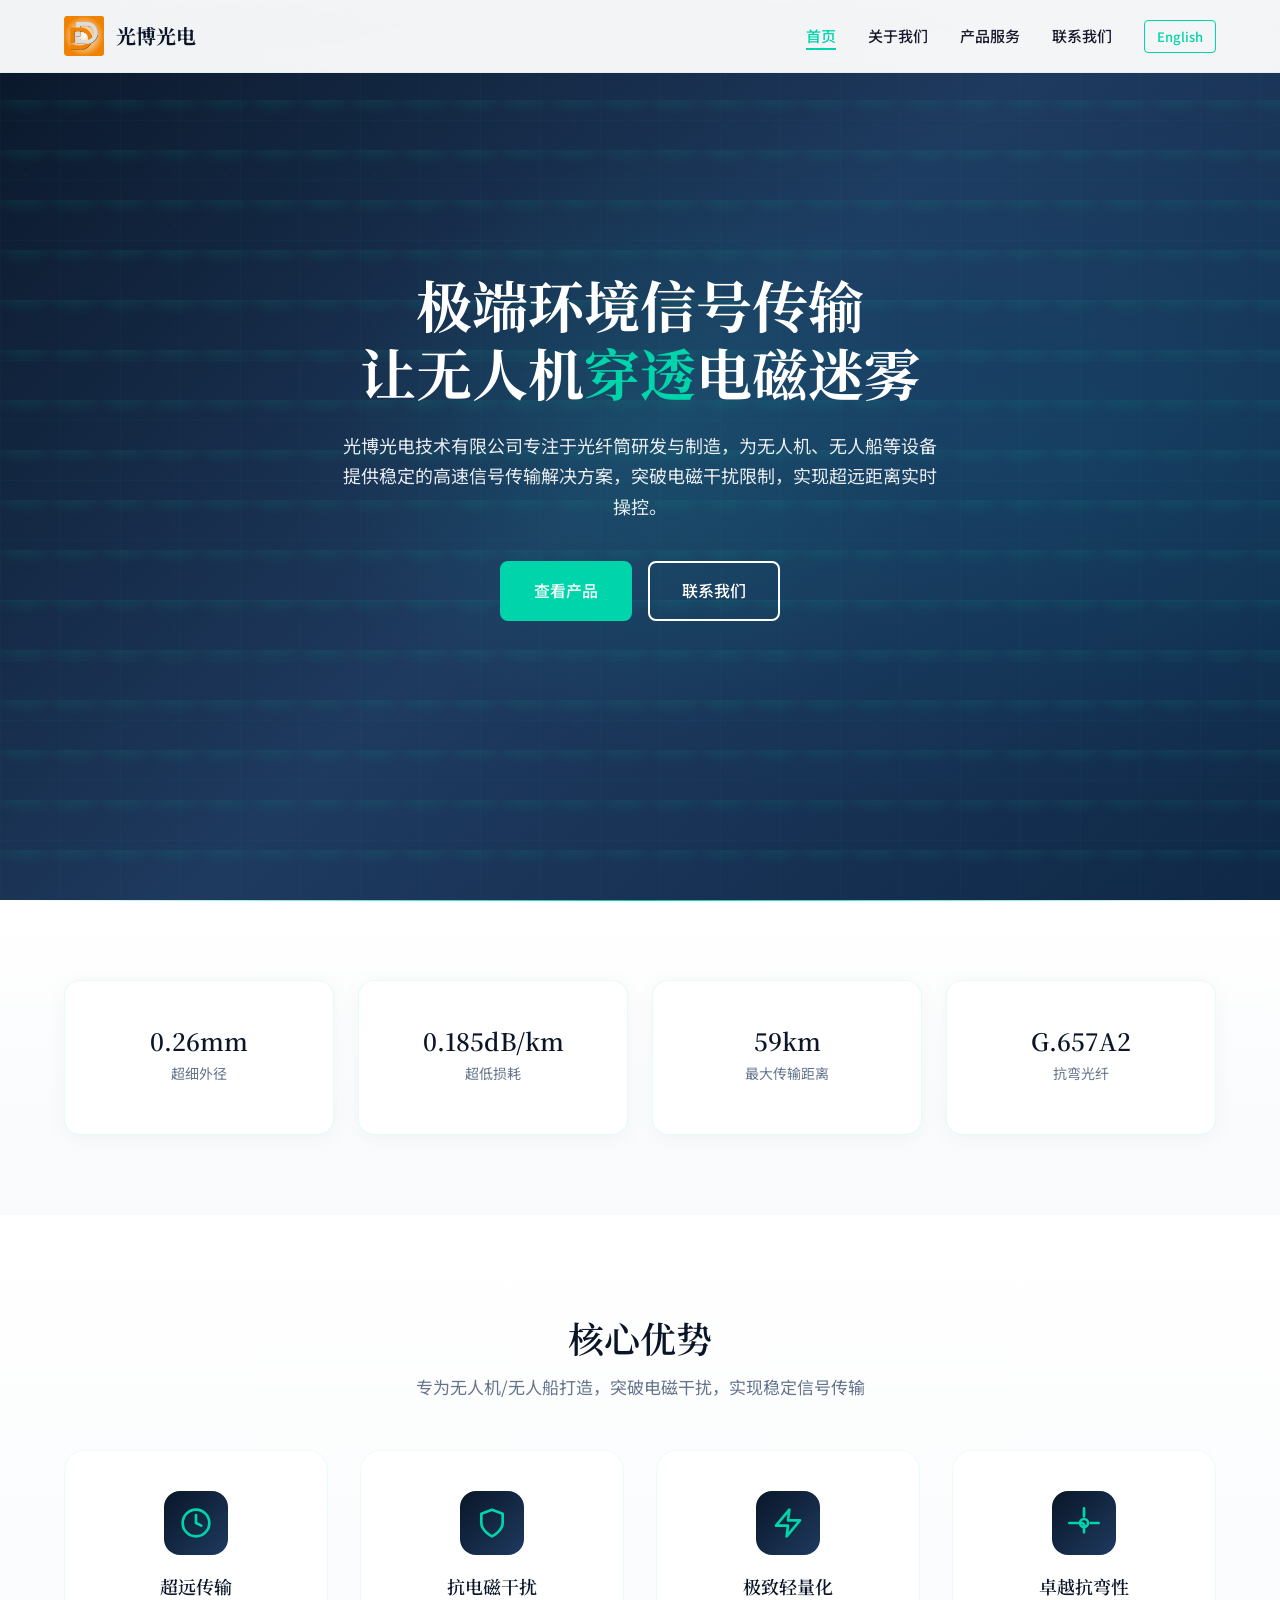
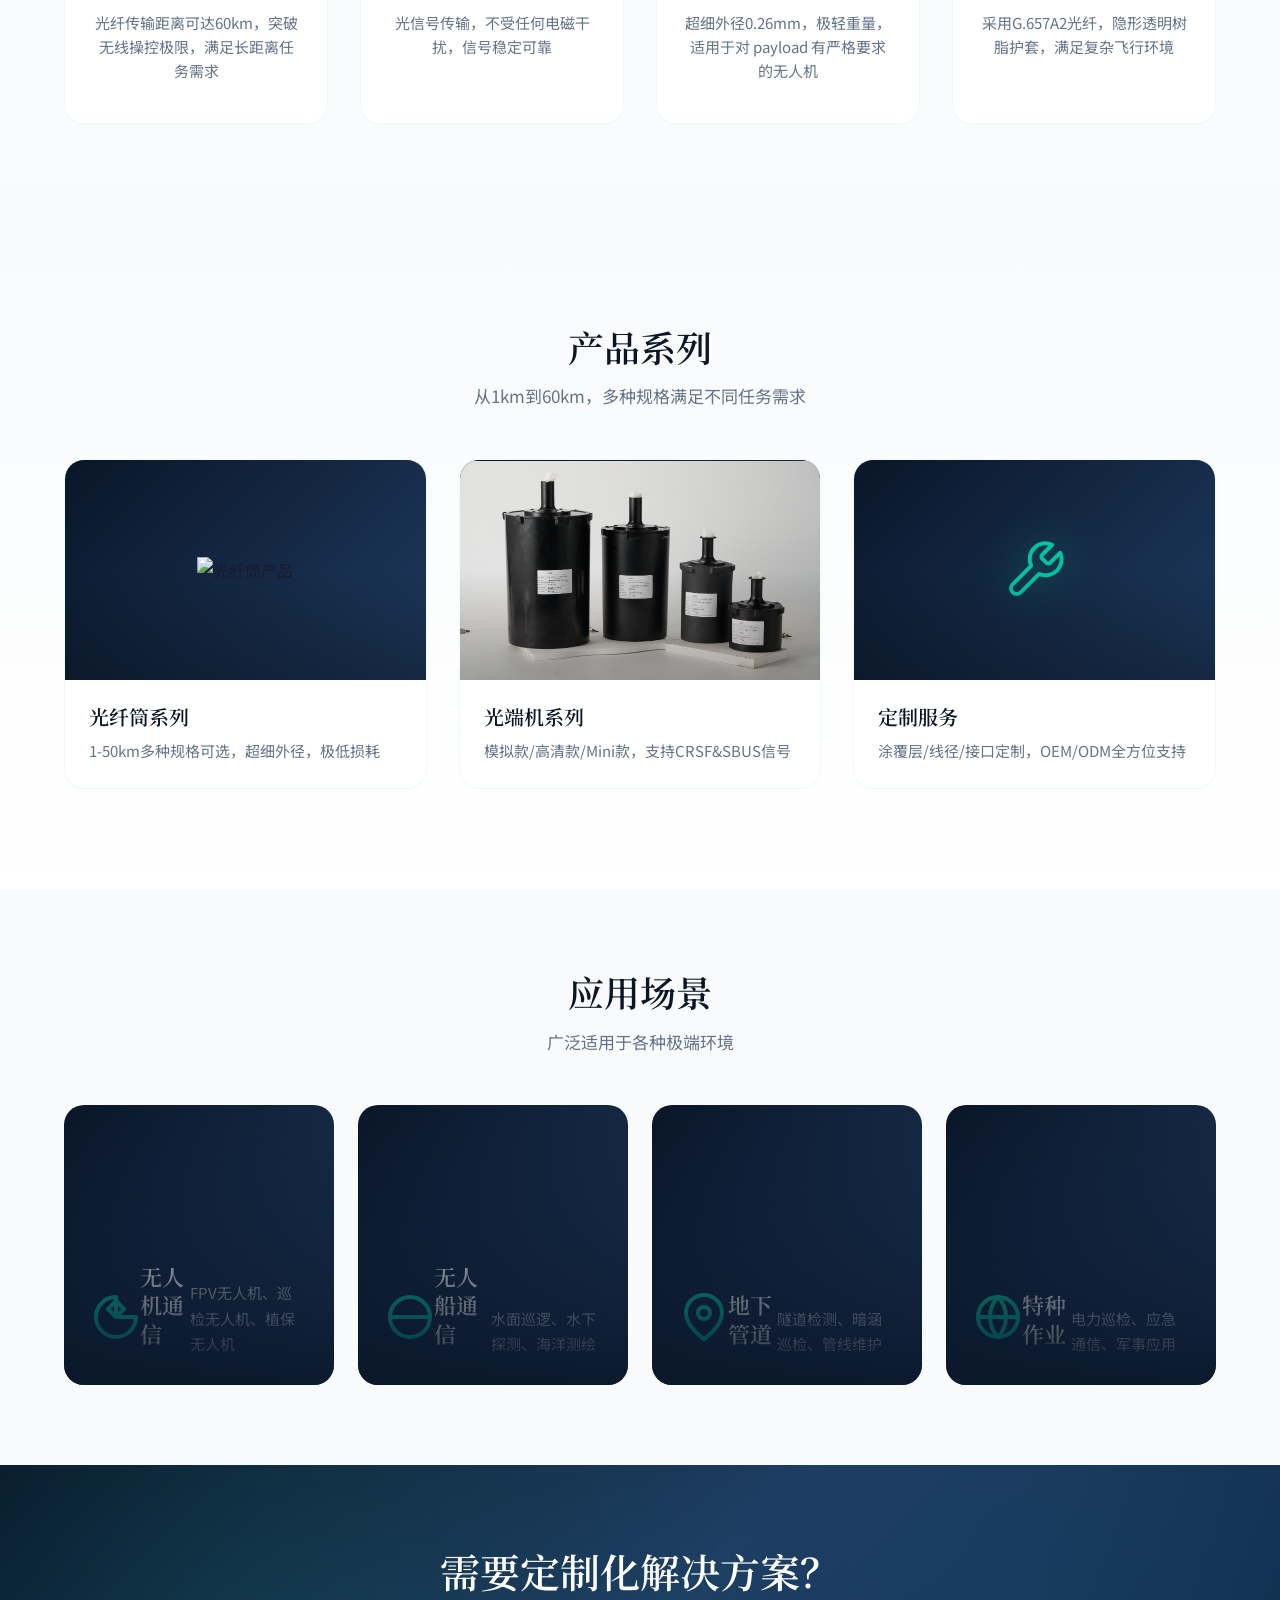
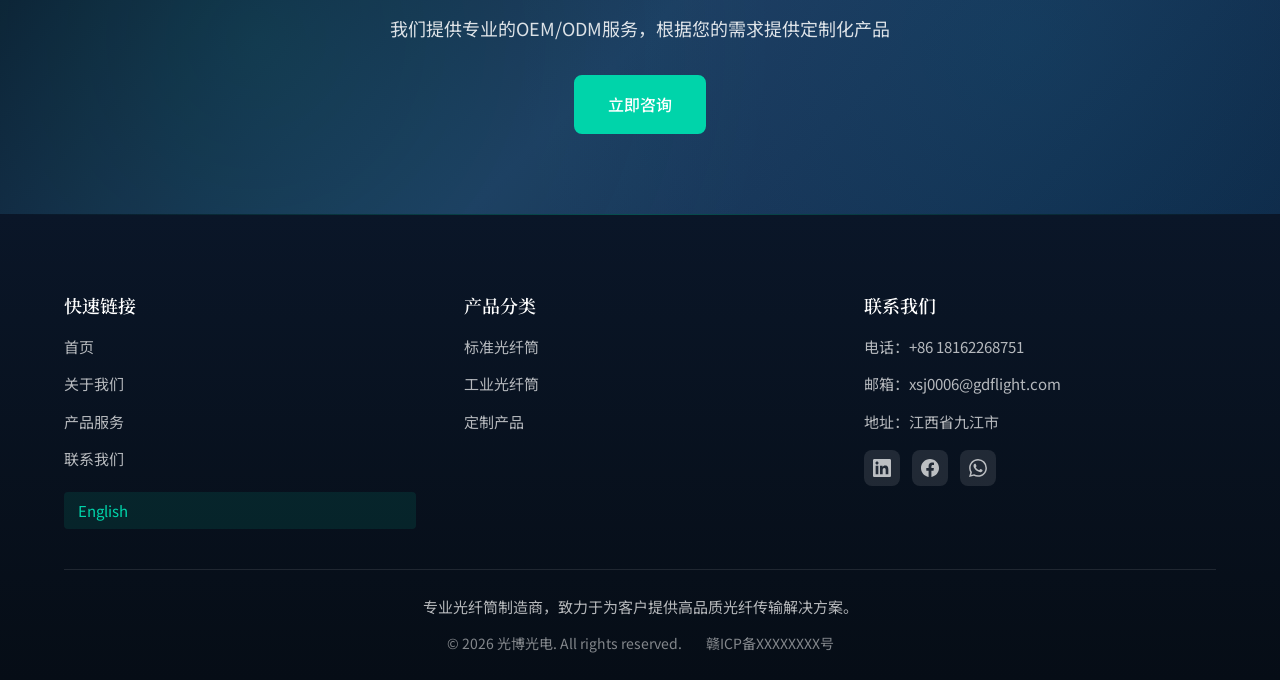
==== commit 3c5e8d8c: "更新光端机产品名称：模拟款/高清款/Mini款，支持CRSF&SBUS" ====
--- a/index.html
+++ b/index.html
@@ -146,8 +146,8 @@
             <img src="image/product_chart2.jpg" alt="光端机产品">
           </div>
           <div class="product-info">
-            <h3>光端机</h3>
-            <p>A型/B型/Mini款，支持以太网、视频、TTL信号</p>
+            <h3>光端机系列</h3>
+            <p>模拟款/高清款/Mini款，支持CRSF&SBUS信号</p>
           </div>
         </div>
         <div class="product-card animate-on-scroll animate-delay-2">
--- a/css/styles.css
+++ b/css/styles.css
@@ -642,33 +642,41 @@
   width: 100%;
   border-collapse: collapse;
   background: var(--color-bg);
-  border-radius: 12px;
+  border-radius: 8px;
   overflow: hidden;
+  font-size: 0.9375rem;
 }
 
 .spec-table th,
 .spec-table td {
-  padding: 16px 20px;
+  padding: 14px 16px;
   text-align: left;
   border-bottom: 1px solid var(--color-border);
 }
 
 .spec-table th {
   font-weight: 600;
-  color: var(--color-primary);
-  background: var(--color-white);
+  font-size: 0.875rem;
+  color: var(--color-text-light);
+  background: var(--color-bg);
+  text-transform: uppercase;
+  letter-spacing: 0.5px;
 }
 
 .spec-table td {
   color: var(--color-text);
 }
 
-.spec-table tr:last-child td {
+.spec-table tbody tr:last-child td {
   border-bottom: none;
 }
 
-.spec-table tr:hover td {
-  background: rgba(0, 212, 170, 0.05);
+.spec-table tbody tr:hover td {
+  background: rgba(0, 0, 0, 0.02);
+}
+
+.spec-table td strong {
+  color: var(--color-primary);
 }
 
 /* 产品特性 */
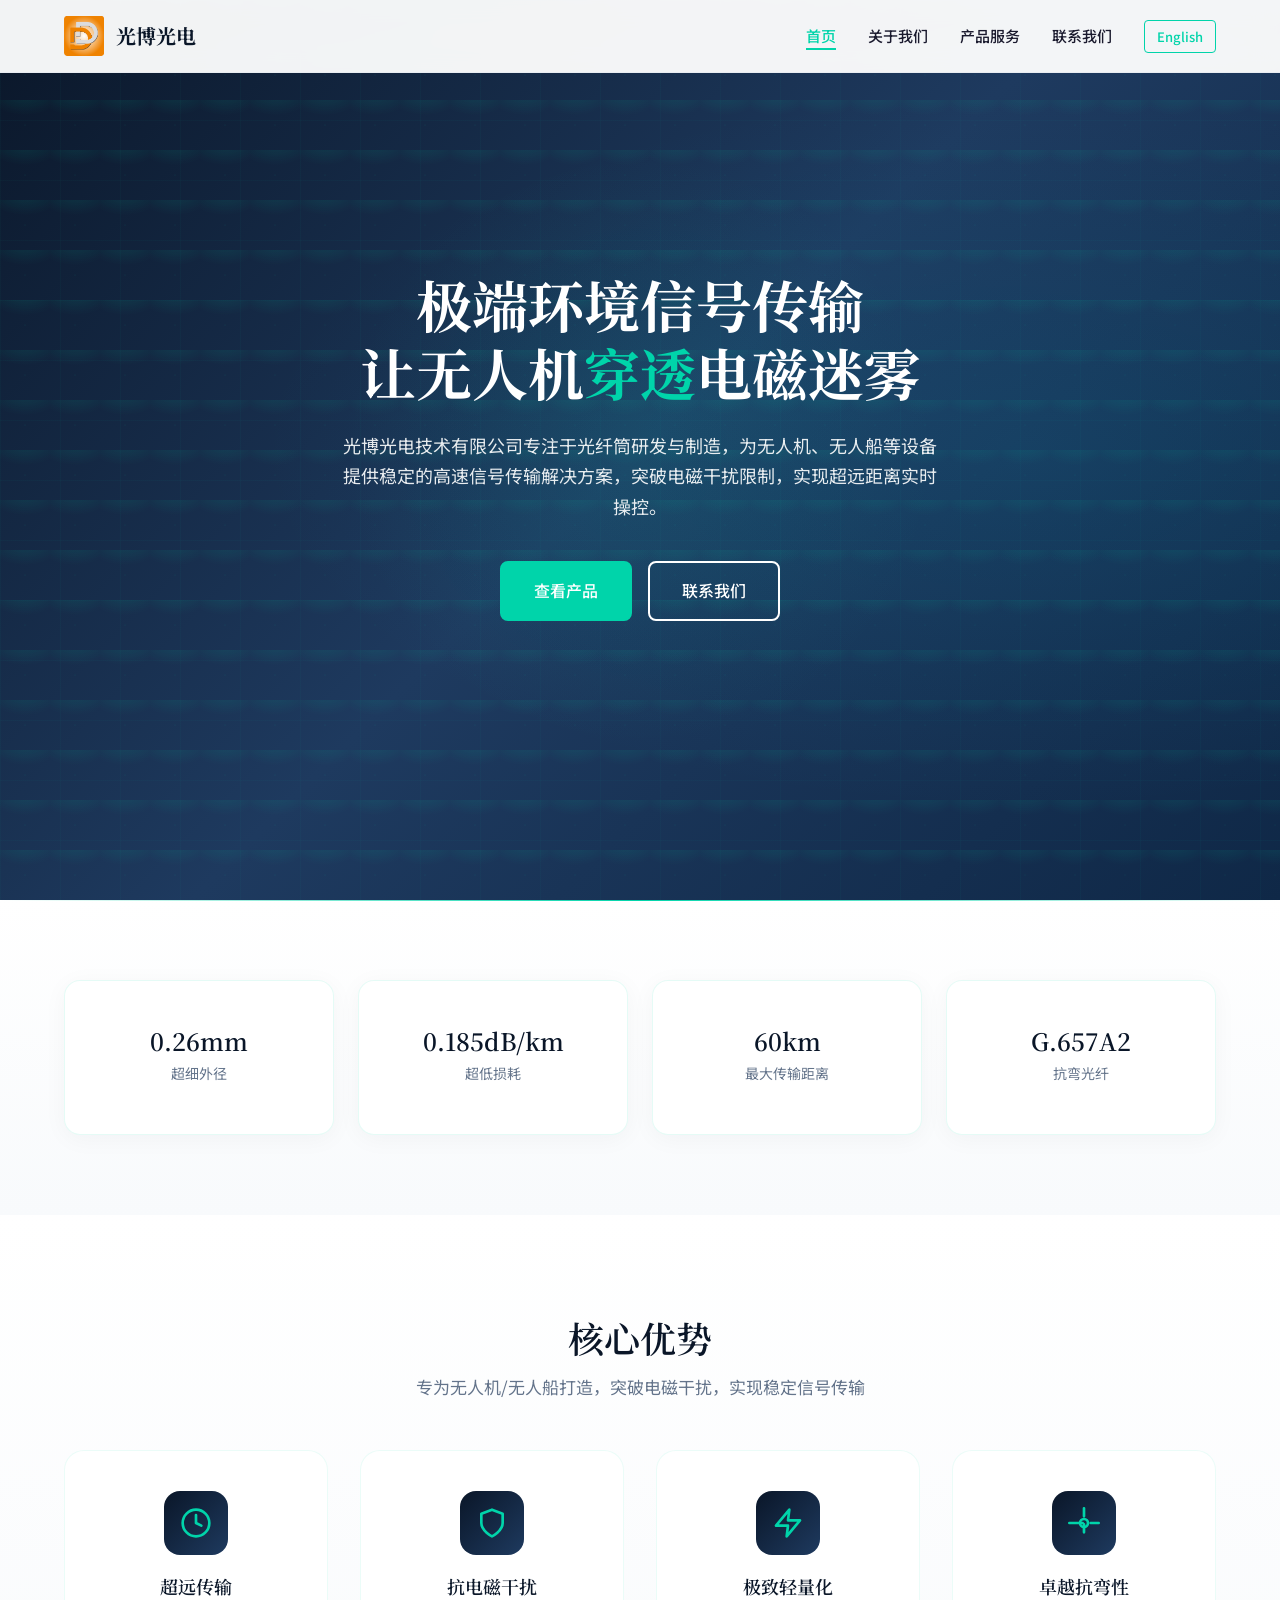
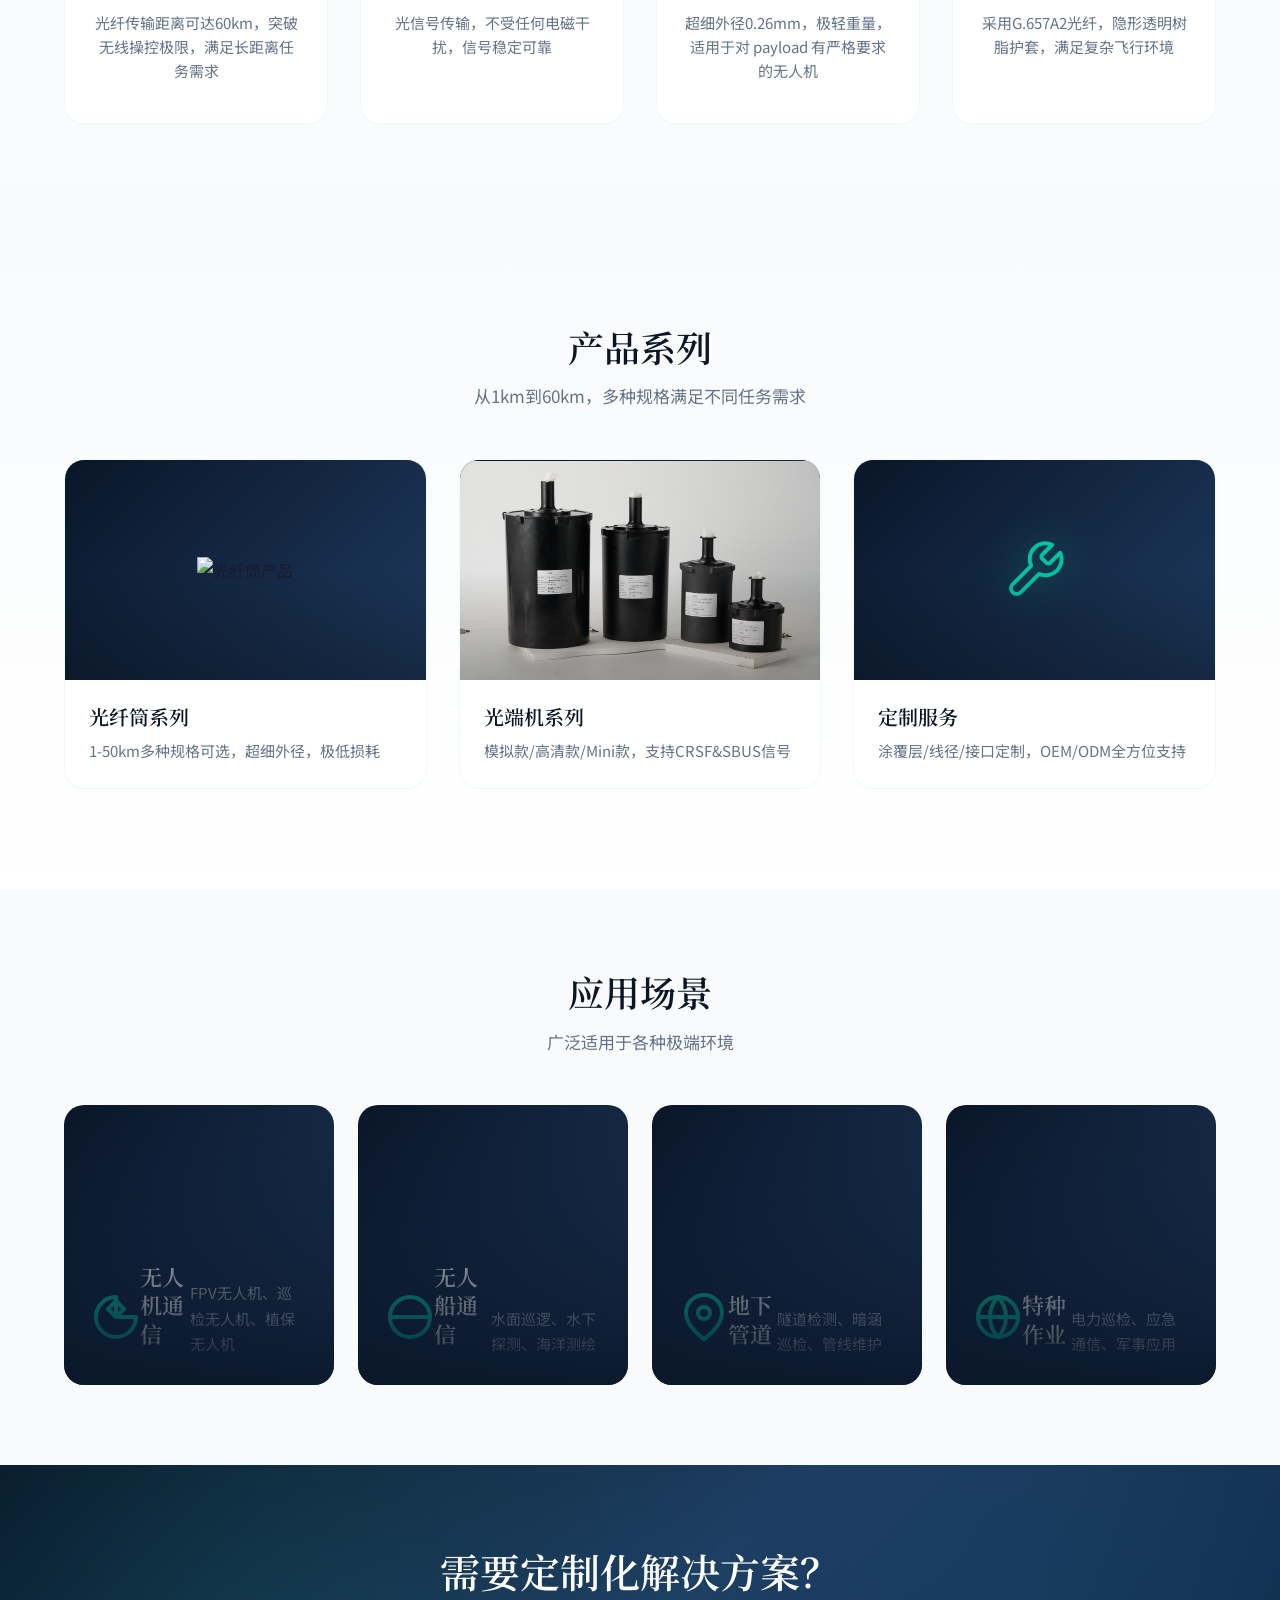
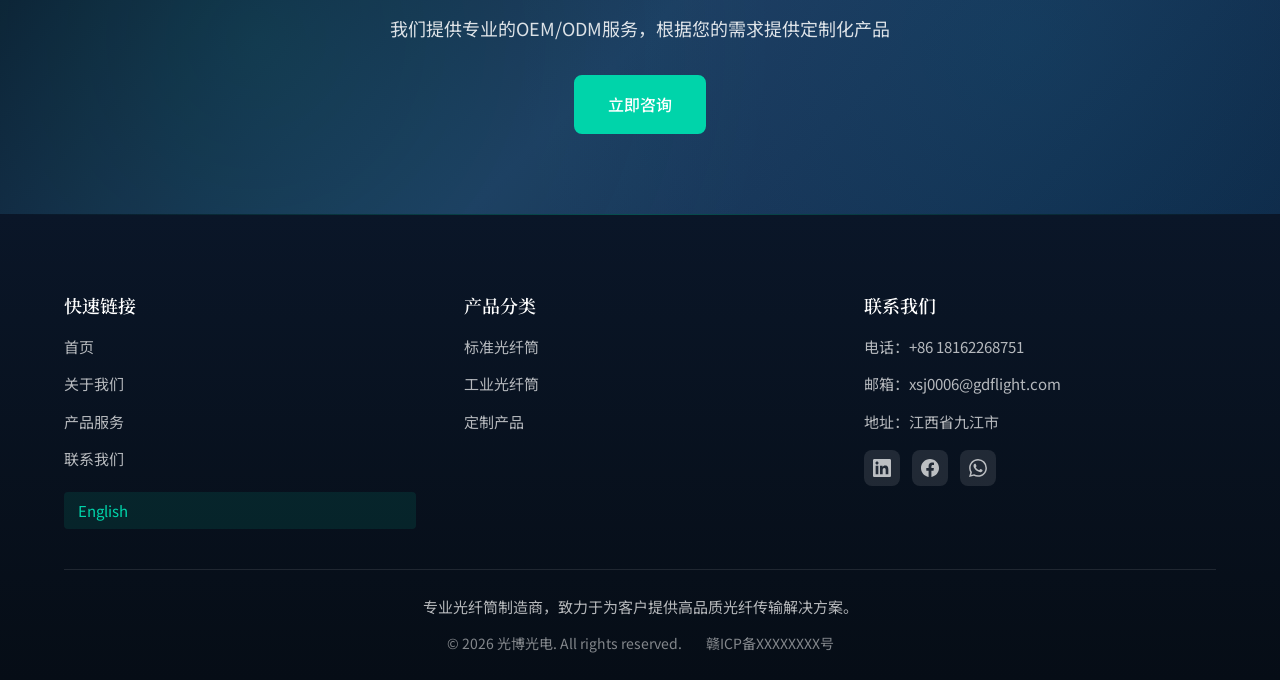
==== commit aca9fae6: "添加自动语言检测：中国IP显示中文，其他地区显示英文" ====
--- a/index.html
+++ b/index.html
@@ -280,6 +280,33 @@
     </div>
   </footer>
 
+  <!-- 自动语言检测 -->
+  <script>
+    (function() {
+      var lang = localStorage.getItem('siteLang');
+      if (!lang) {
+        fetch('https://ipapi.co/json/')
+          .then(function(response) { return response.json(); })
+          .then(function(data) {
+            var country = data.country_code || '';
+            if (country !== 'CN' && country !== 'HK' && country !== 'MO' && country !== 'TW') {
+              // 非中国地区，重定向到英文
+              localStorage.setItem('siteLang', 'en');
+              window.location.href = 'index_en.html';
+            } else {
+              // 中国地区，保持中文
+              localStorage.setItem('siteLang', 'zh');
+            }
+          })
+          .catch(function() {
+            // API失败时保持中文
+            localStorage.setItem('siteLang', 'zh');
+          });
+      } else if (lang === 'en' && window.location.href.indexOf('index.html') > -1) {
+        window.location.href = 'index_en.html';
+      }
+    })();
+  </script>
   <script src="js/main.js"></script>
 </body>
 </html>
